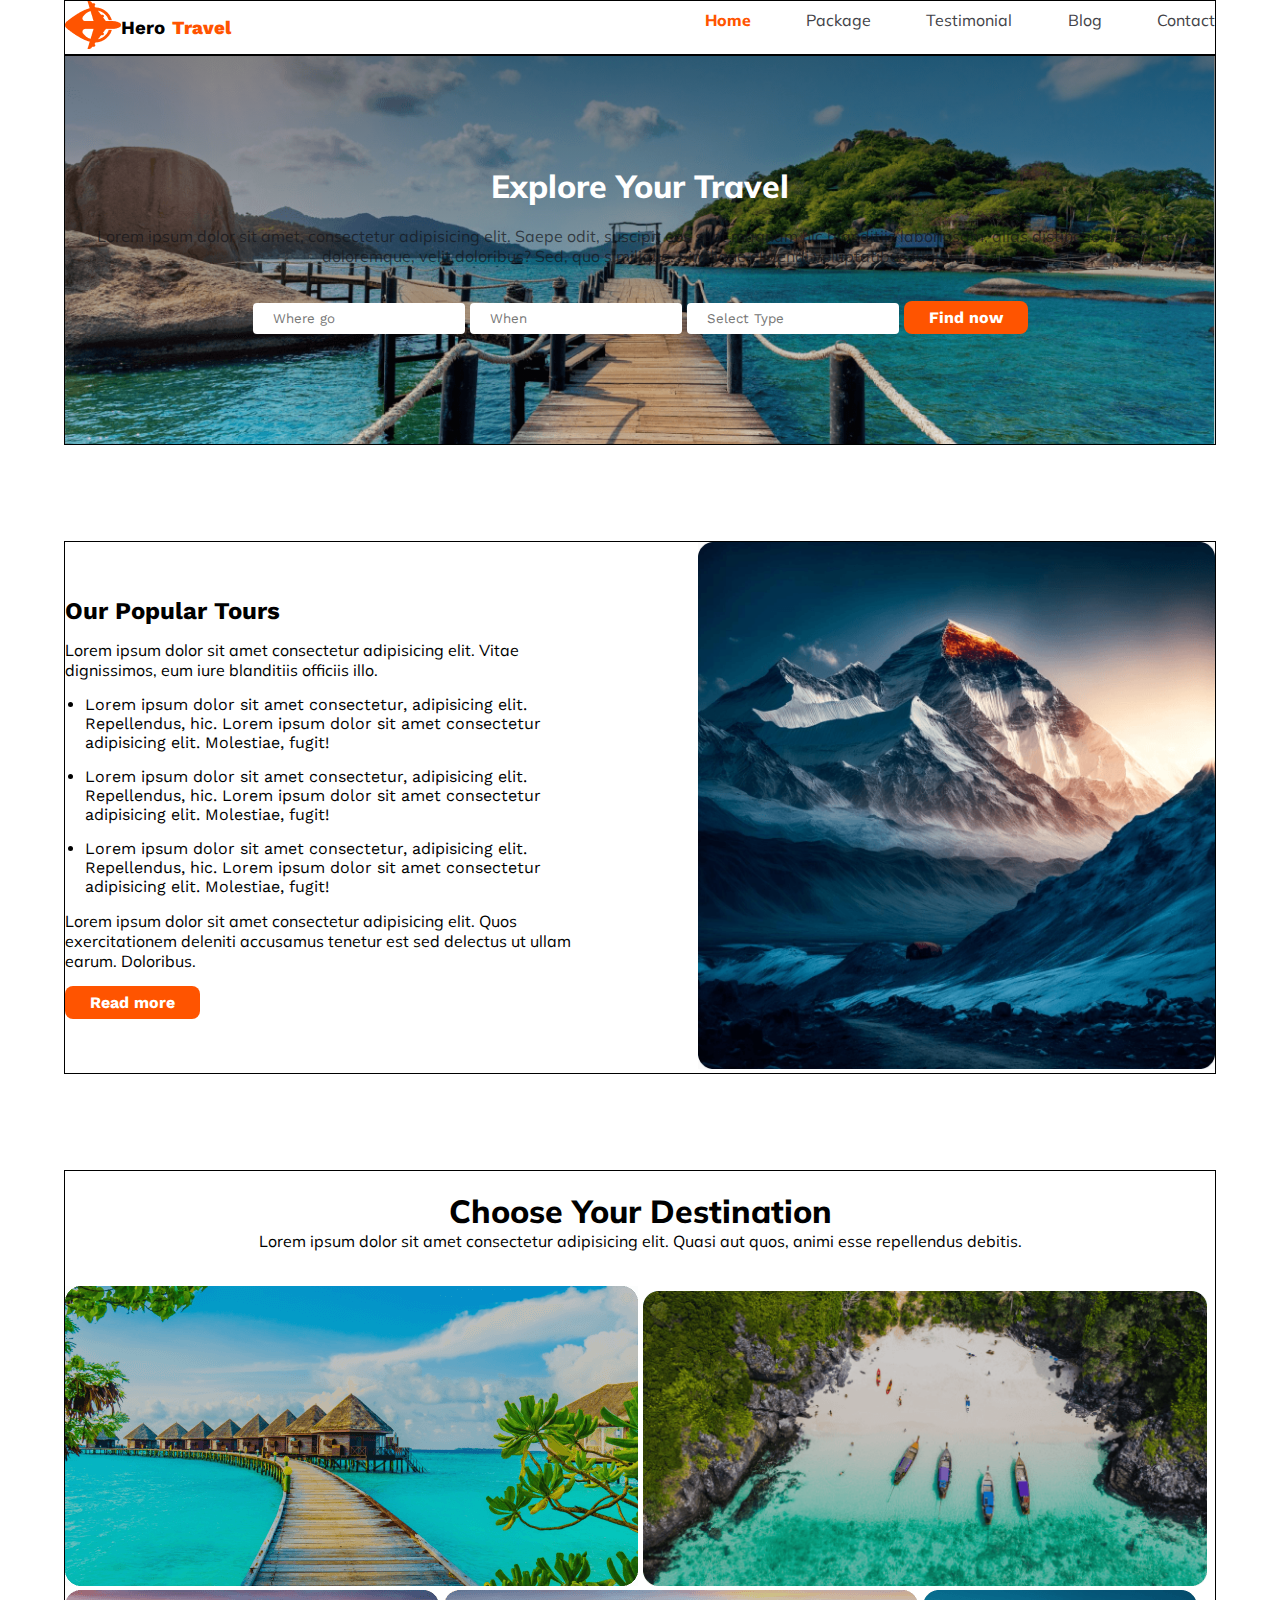
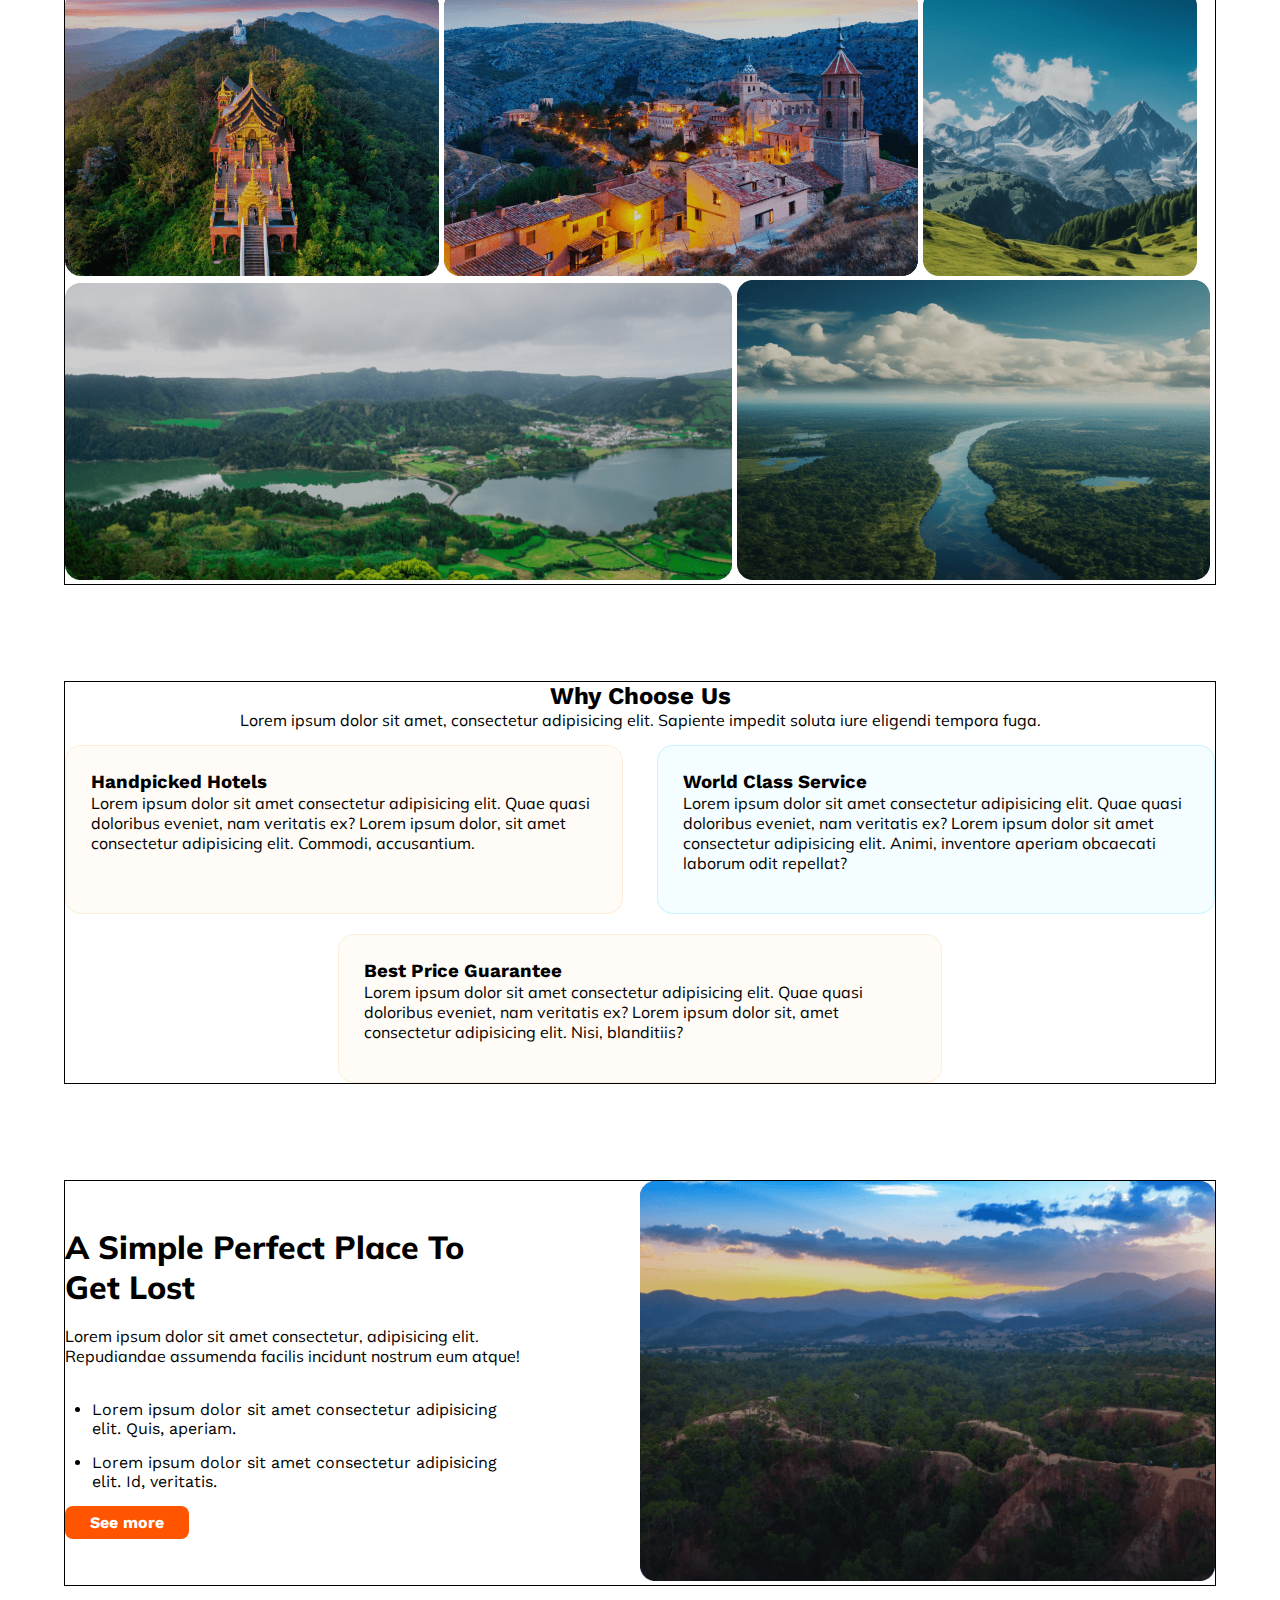
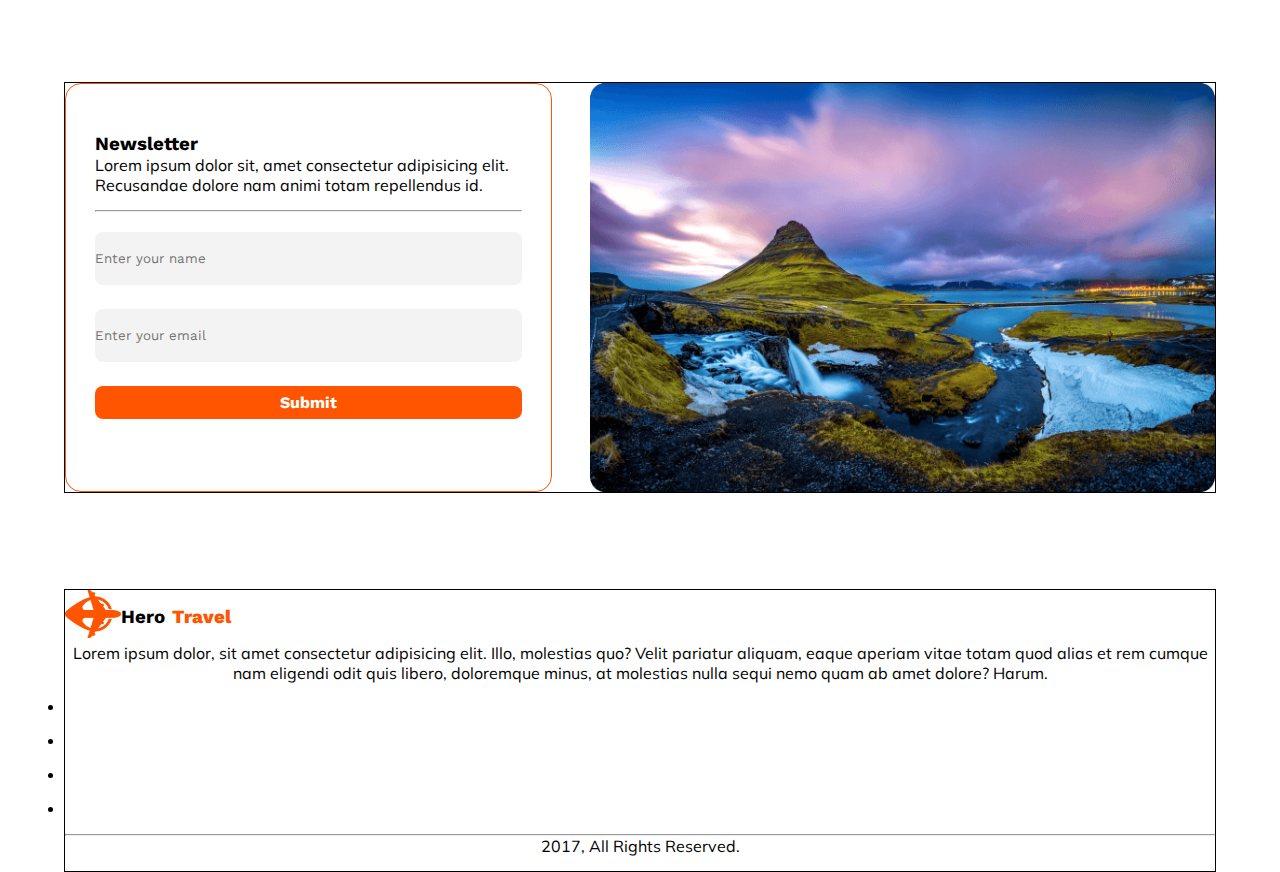
==== B9A2-Hero-Travel-main/index.html @ 930e4da6 "added header" ====
<!DOCTYPE html>
<html lang="en">
<head>
    <meta charset="UTF-8">
    <meta name="viewport" content="width=device-width, initial-scale=1.0">
    <title>B9A2-Hero-Travel-main</title>
    <link rel="stylesheet" href="../B9A2-Hero-Travel-main/style.css">
    <link rel="stylesheet" href="https://cdnjs.cloudflare.com/ajax/libs/font-awesome/6.5.1/css/all.min.css" integrity="sha512-DTOQO9RWCH3ppGqcWaEA1BIZOC6xxalwEsw9c2QQeAIftl+Vegovlnee1c9QX4TctnWMn13TZye+giMm8e2LwA==" crossorigin="anonymous" referrerpolicy="no-referrer" />
</head>
<body>
    <!-- header section -->
    <header>
        <div class="container">
            <nav>
                <h3 class="nav-left"><span> <img src="./Images/Group 40071 (2).png" alt=""></span> Hero <span style="font-weight: 800; color: #FF5400; margin-left: 7px;">Travel</span></h3>

                <ul>
                    <li><a style="font-weight: 800; color: #FF5400; margin-left: 7px;" href="#">Home</a></li>
                    <li><a href="#">Package</a></li>
                    <li><a href="#">Testimonial</a></li>
                    <li><a href="#">Blog</a></li>
                    <li><a href="#">Contact</a></li>
                </ul>

            </nav>
        </div>

        <!-- banner section -->
        <div class="container">
            <div class="banner">
                <div class="banner-content">
                    <h1>Explore Your Travel</h1>
                    <p>Lorem ipsum dolor sit amet, consectetur adipisicing elit. Saepe odit, suscipit eos sunt magnam hic blanditiis laboriosam, alias distinctio asperiores doloremque, velit doloribus? Sed, quo similique. Similique eligendi voluptatibus fugiat.
                    </p>
                </div>
                <div class="banner-input" style="text-align: center;">
                    <form action="">
                     
                            <input type="text" placeholder="Where go">
                            <input type="datetime" placeholder="When" class="fa-solid fa-angle-down">
                            <input type="" placeholder="Select Type">
                            <input class="btn-primary" type="button" value="Find now">
                        
                    </form>
                </div>
            </div>
        </div>
    </header>



    <main>
        <!-- popular section  -->
        <section>
            <div class="container">
                <div class="popular-section">
                    <div class="popular-content">
                        <h2>Our Popular Tours</h2>
                        <p>Lorem ipsum dolor sit amet consectetur adipisicing elit. Vitae dignissimos, eum iure blanditiis officiis illo.</p>

                        <ul>
                            <li>Lorem ipsum dolor sit amet consectetur, adipisicing elit. Repellendus, hic. Lorem ipsum dolor sit amet consectetur adipisicing elit. Molestiae, fugit!</li>
                            
                            <li>Lorem ipsum dolor sit amet consectetur, adipisicing elit. Repellendus, hic. Lorem ipsum dolor sit amet consectetur adipisicing elit. Molestiae, fugit!</li>
                            
                            <li>Lorem ipsum dolor sit amet consectetur, adipisicing elit. Repellendus, hic. Lorem ipsum dolor sit amet consectetur adipisicing elit. Molestiae, fugit!</li>
                        </ul>
                        <p>Lorem ipsum dolor sit amet consectetur adipisicing elit. Quos exercitationem deleniti accusamus tenetur est sed delectus ut ullam earum. Doloribus.</p>

                        <button class="btn-primary">Read more</button>

                    </div>
                    <div class="popular-image">
                        <img src="./Images/Rectangle 4.png" alt="">
                    </div>
                </div>
            </div>
        </section>




        <!-- destination section -->
        <section>
            <div class="container">
                <div class="destination-section">
                    <div class="destin-content">
                        <h1>Choose Your Destination</h1>
                        <p>Lorem ipsum dolor sit amet consectetur adipisicing elit. Quasi aut quos, animi esse repellendus debitis.</p>
                    </div>
                    <div class="destin-image">
                        <img class="destin-image-a" src="./Images/Rectangle 5.png" alt="">
                        <img class="destin-image-b" src="./Images/Rectangle 5a.png" alt="">
                        <img class="destin-image-c" src="./Images/Rectangle 6.png" alt="">
                        <img class="destin-image-d" src="./Images/Rectangle 7.png" alt="">
                        <img class="destin-image-e" src="./Images/Rectangle 7a.png" alt="">
                        <img class="destin-image-f" src="./Images/Rectangle 10.png" alt="">
                        <img class="destin-image-g" src="./Images/Rectangle 11.png" alt="">
                      
                    </div>
                </div>
            </div>
        </section>




        <!-- choose section -->

        <section>
            <div class="container">

                <div class="choose-section">
                    <div class="choose-content">
                        <h2>Why Choose Us</h2>
                        <p>Lorem ipsum dolor sit amet, consectetur adipisicing elit. Sapiente impedit soluta iure eligendi tempora fuga.</p>
                    </div>

                    <div class="choose-card-section">
                        <div class="choose-card card-a">
                            
                            <i style="font-size: 2rem;" class="fa-solid fa-hotel"></i>
                            <h3>Handpicked Hotels</h3>
                            <p>Lorem ipsum dolor sit amet consectetur adipisicing elit. Quae quasi doloribus eveniet, nam veritatis ex? Lorem ipsum dolor, sit amet consectetur adipisicing elit. Commodi, accusantium.</p>
                        </div>
                        <div class="choose-card card-b">
                            <i style="font-size: 2rem;" class="fa-solid fa-hotel"></i>
                            <h3>World Class Service</h3>
                            <p>Lorem ipsum dolor sit amet consectetur adipisicing elit. Quae quasi doloribus eveniet, nam veritatis ex? Lorem ipsum dolor sit amet consectetur adipisicing elit. Animi, inventore aperiam obcaecati laborum odit repellat?</p>
                        </div>

                        <div class="sub-card">
                            <div class="choose-card card-c">
                                <i style="font-size: 2rem;" class="fa-solid fa-hotel"></i>
                                <h3>Best Price Guarantee</h3>
                                <p>Lorem ipsum dolor sit amet consectetur adipisicing elit. Quae quasi doloribus eveniet, nam veritatis ex? Lorem ipsum dolor sit, amet consectetur adipisicing elit. Nisi, blanditiis?</p>
                            </div>
                        </div>
                       

                    </div>

                    
                </div>
            </div>
        </section>




        <!-- perfect section -->

        <section>
            <div class="container">
                <div class="perfect-section">
                    <div class="perfect-content">
                        <h1>A Simple Perfect Place To Get Lost</h1><br>
                        <p>Lorem ipsum dolor sit amet consectetur, adipisicing elit. Repudiandae assumenda facilis incidunt nostrum eum atque!</p> <br>
                        <ul>
                            <li>Lorem ipsum dolor sit amet consectetur adipisicing elit. Quis, aperiam.</li>
                            <li>Lorem ipsum dolor sit amet consectetur adipisicing elit. Id, veritatis.</li>
                        </ul>
                        <button class="btn-primary">See more</button>

                    </div>
                    <div class="perfect-image">
                        <img src="./Images/Group 40089.png" alt="">
                    </div>
                </div>
            </div>
        </section>




        <!-- news letter section -->
        <section>
            <div class="container">
                <div class="news-letter-section">
                    <div class="news-input">
                        <h3>Newsletter</h3>
                        <p>Lorem ipsum dolor sit, amet consectetur adipisicing elit. Recusandae dolore nam animi totam repellendus id.</p> <hr>

                        <form action="">
                            <input type="text" placeholder="Enter your name">
                            <input type="email" placeholder="Enter your email">
                            <input class="btn-primary" type="button" value="Submit">
                        </form>

                    </div>
                    <div class="news-image">
                        <img src="./Images/Rectangle 8 (1).png" alt="">
                    </div>
                </div>
            </div>
        </section>
    </main>




    <!-- header section -->
    <header>
        <div class="container">
            <div class="header-section">
                <h3 class="nav-left"><span> <img src="./Images/Group 40071 (2).png" alt=""></span> Hero <span style="font-weight: 800; color: #FF5400; margin-left: 7px;">Travel</span></h3>

                <p>Lorem ipsum dolor, sit amet consectetur adipisicing elit. Illo, molestias quo? Velit pariatur aliquam, eaque aperiam vitae totam quod alias et rem cumque nam eligendi odit quis libero, doloremque minus, at molestias nulla sequi nemo quam ab amet dolore? Harum.</p>

                <ul>
                    <li></li>
                    <li></li>
                    <li></li>
                    <li></li>
                </ul>
                <hr>


                <p>2017, All Rights Reserved.</p>
            </div>
        </div>
    </header>
</body>
</html>
---- B9A2-Hero-Travel-main/style.css ----
@import url('https://fonts.googleapis.com/css2?family=Inter:wght@100;200;300;400;500;600;700;800;900&family=Mulish:ital,wght@0,300;0,400;0,700;0,800;0,900;1,400;1,600;1,700;1,800;1,900&family=Open+Sans:ital,wght@0,300;0,400;0,500;0,600;0,700;0,800;1,300;1,400;1,500;1,600;1,700;1,800&family=Poppins:ital,wght@0,100;0,200;0,300;0,400;0,500;0,600;0,700;0,800;0,900;1,100;1,200;1,300;1,400;1,500;1,600;1,700;1,800;1,900&family=Work+Sans:ital,wght@0,100;0,200;0,300;0,400;0,500;0,600;0,700;0,800;0,900;1,100;1,200;1,300;1,400;1,500;1,600;1,700;1,800;1,900&display=swap');

*{
    margin: 0;
    padding: 0;
    font-family: 'Inter', sans-serif;
    font-family: 'Mulish', sans-serif;
    font-family: 'Open Sans', sans-serif;
    font-family: 'Poppins', sans-serif;
    font-family: 'Work Sans', sans-serif;
}
h1,h2.h3.h4,h5,h6{
    font-family: 'Mulish', sans-serif;
    font-weight: 800;
}
p{
    font-family: 'Mulish', sans-serif;
    font-weight: 400;
}
.btn-primary{
    border-radius: 8px;
    background: #FF5400;
    padding: 7px 25px;
    border: none;
    color: white;
    font-weight: 700;
    font-size: 1rem;
}

.container{
    max-width: 92%;
    max-width: 1150px;
    margin: 0 auto;
    border: 1px solid black;
}
body{
    
}

main{
    margin-top: 6rem;
}
main section{
    margin-bottom: 6rem;
}

/* header section */

nav{
    display: flex;
    justify-content: space-between;
}
.nav-left{
    display: flex;
    align-items: center;
}
nav ul{
    display: flex; 
    width: 45%;
    justify-content: space-between;
    align-items: center;
}
nav ul li{
    list-style: none;
}
nav ul li a{
    text-decoration: none;
    color: rgba(66, 66, 71, 1);
    font-weight: 400;
    font-family: 'Mulish', sans-serif;
}







/* banner section */

.banner{
    display: flex;
    flex-direction: column;
    justify-content: center;
    width: 100%;
    /* background-image: url(./Images/Group\ 13\ \(1\)\ \(1\).png); */
    background: linear-gradient(rgba(6, 6, 6, 0.5) 0%, rgba(0, 0, 0, 0.1) 100%), url("./Images/Group\ 13.png");
    background-repeat: no-repeat;
    background-position: center;
    background-size: cover;
    color: white;
}
.banner-content{
    text-align: center;
}
.banner-content h1{
    padding: 110px 0px 20px 0px;
}
form{
    padding: 20px 0px 110px 0px;
}
form input{
    padding: 8px 20px;
    border-radius: 4px;
    border: none;
}




/* popular section */

.popular-section{
    width: 100%;
    display: flex;
    justify-content: space-between;
    align-items: center;
}
.popular-section .popular-content{
    width: 45%;
}
.popular-section .popular-image{
    width: 45%;
}
.popular-section .popular-image img{
    width: 100%;
}
.popular-content> h2, p, li{
    margin-bottom: 15px;
}
.banner-content> p{
    color: rgba(19, 19, 24, 0.70);
}
.popular-content> ul{
    margin-left: 20px;
}









/* destination section */
.destin-content{
    text-align: center;
    padding: 20px;
}


.destin-image-a{
    grid-area: destin-image-a;
}
.destin-image-b{
    grid-area: destin-image-b;
    width: 49%;
}
.destin-image-c{
    grid-area: destin-image-c;
}
.destin-image-d{
    grid-area: destin-image-d;
}
.destin-image-e{
    grid-area: destin-image-e;
}
.destin-image-f{
    grid-area: destin-image-f;
    width: 58%;
}
.destin-image-g{
    grid-area: destin-image-g;
}
/* .destin-image{
    display: flex;
    flex-direction: column;
} */
/* .destin-image{
    display: grid;
    grid-template-areas: 
        "destin-image-a destin-image-b"
        "destin-image-c destin-image-d destin-image-e"
        "destin-image-f destin-image-g"
    ;
} */






/* choose section */
.choose-content{
    text-align: center;
}
.choose-card-section{
    display: flex;
    flex-wrap: wrap;
    column-gap: 2%;
    row-gap: 20px;
    justify-content: space-between;
}
.card-a{
    width: 44%;
}
.card-b{
    width: 44%;
}
.card-c{
    width: 48%;
}
.choose-card{
    border-radius: 16px;
    border: 1px solid rgba(251, 181, 99, 0.20);
    background: rgba(251, 181, 99, 0.05);
    padding: 25px;
}
.card-b{
    border-radius: 16px;
    border: 1px solid rgba(41, 206, 246, 0.20);
    background: rgba(41, 206, 246, 0.05);
}
.sub-card{
    display: flex;
    justify-content: center;
    width: 100%;
}







/* perfect section */
.perfect-section{
    display: flex;
    align-items: center;
    justify-content: space-between;
}

.perfect-content{
    width: 40%;
}
.perfect-content ul{
    margin-left: 1.7rem;
}
.perfect-image{
    width: 50%;
}
.perfect-image img{
    width: 100%;
}




/* news letter section */
.news-letter-section{
    display: flex;
    gap: 2.4rem;
}
.news-input{
    border-radius: 16px;
    border: 1px solid #FF5400;
    width: 40%;
    padding: 1.8rem ;
    font-size: 1rem;
}
.news-input h3{
    margin-top: 1.3rem;
}
.news-input form{
    padding: 1.2rem 0rem;
}
.news-input input{
    width: 100%;
    border-radius: 8px;
    background: rgba(19, 19, 24, 0.05);
    display: block;
    margin-bottom: 1.5rem;
    padding: 1.2rem 0rem;
}
.news-input .btn-primary{
    border-radius: 8px;
    background: #FF5400;
    padding: 7px 25px;
    border: none;
    color: white;
    font-weight: 700;
    font-size: 1rem;
}
.news-image img{
    height: 100%;
    width: 100%;
}





/* footer section */
.header-section{
    text-align: center;
}
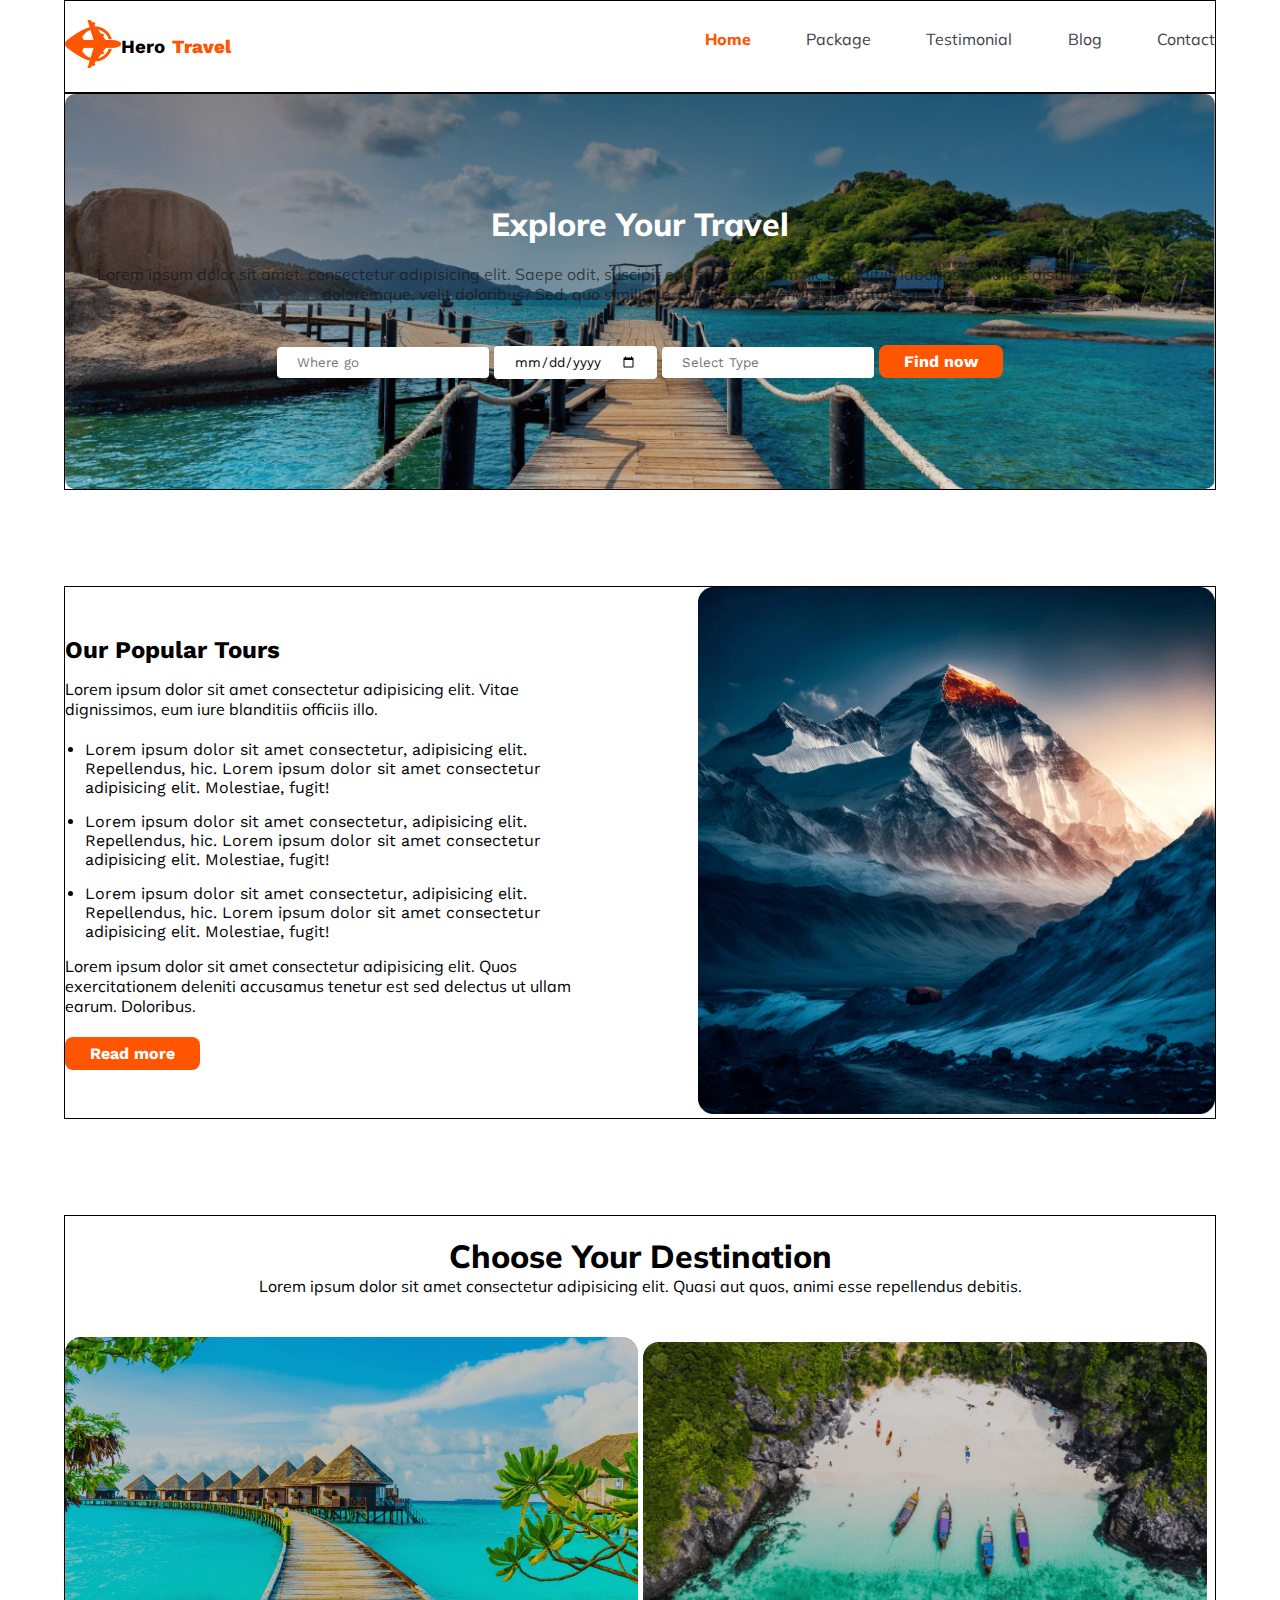
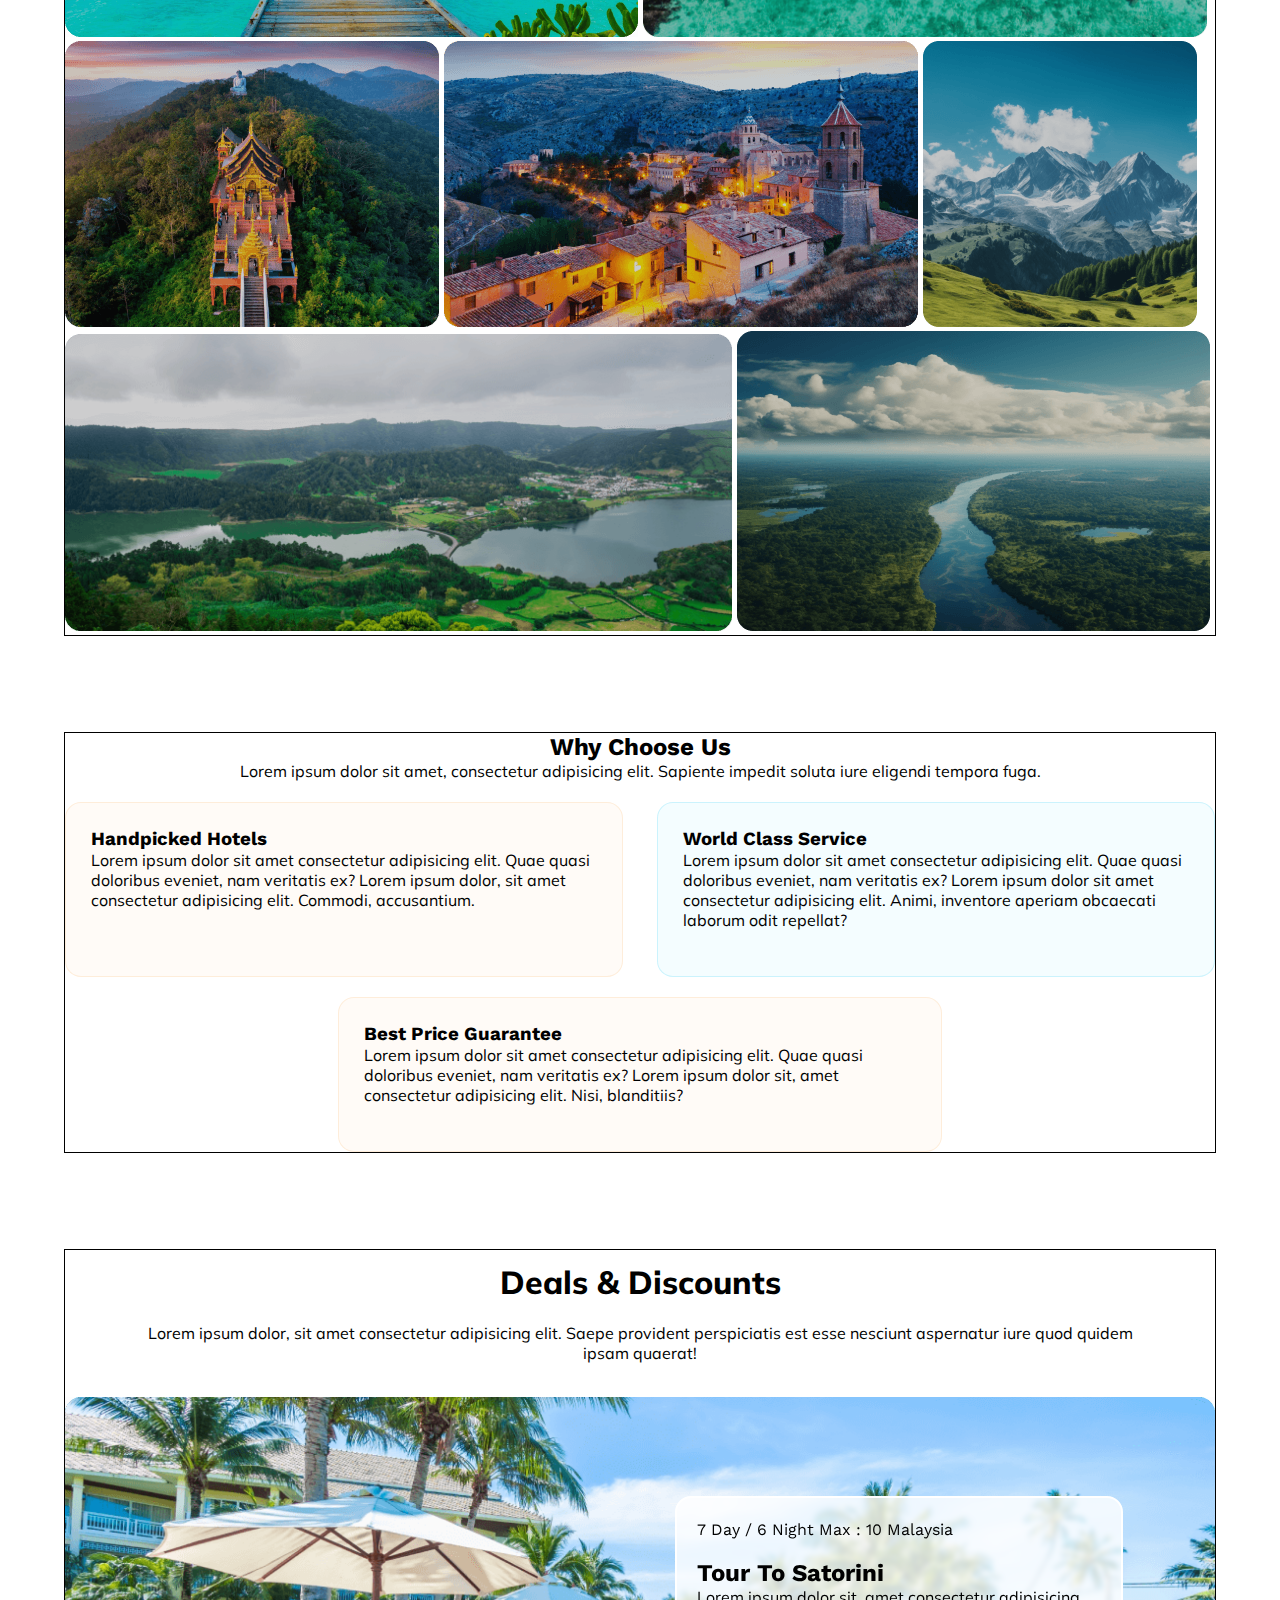
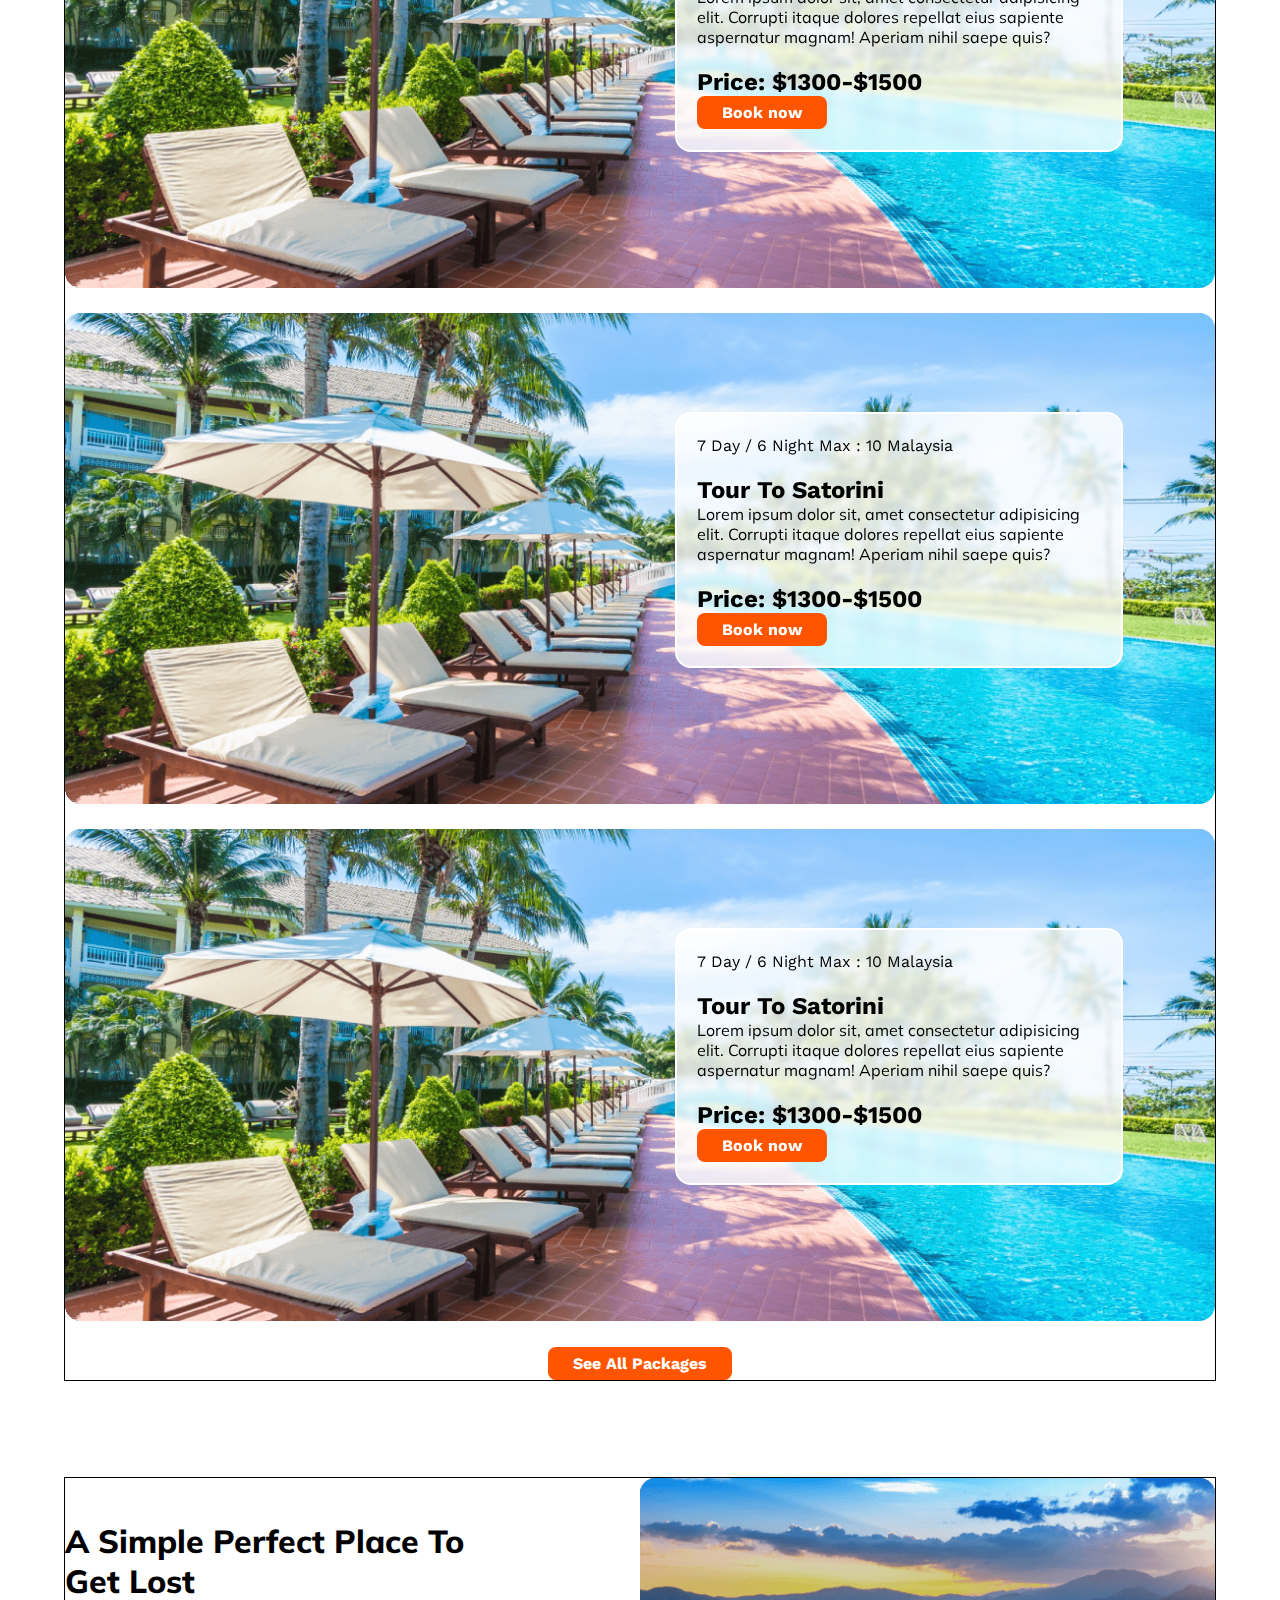
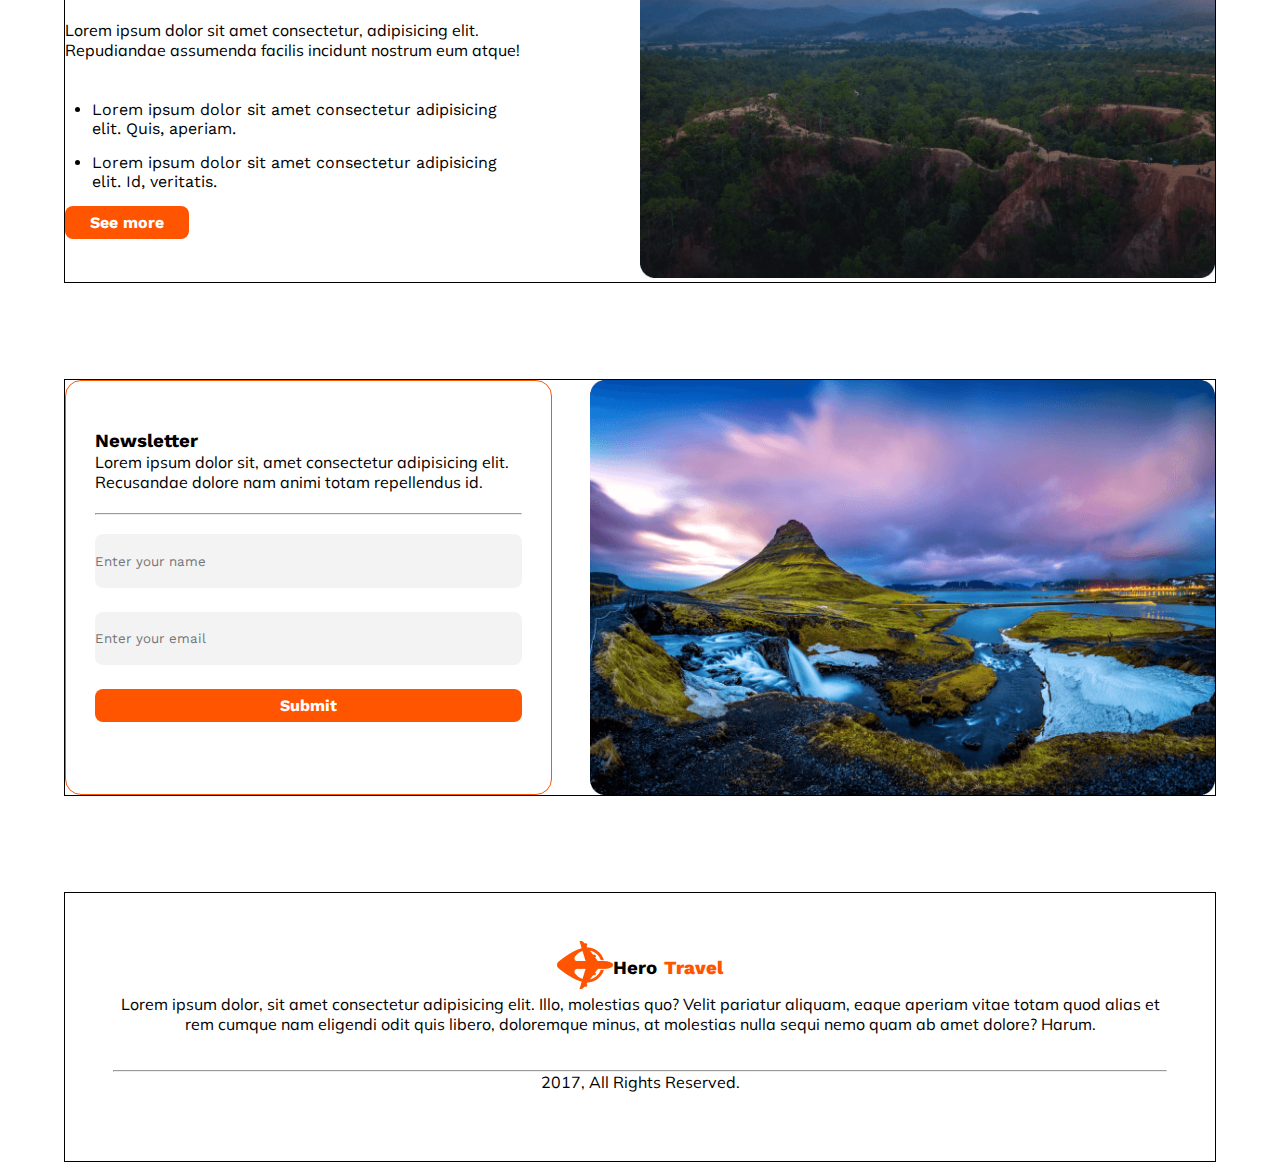
==== commit 37c2c21d: "added main contents" ====
--- a/B9A2-Hero-Travel-main/index.html
+++ b/B9A2-Hero-Travel-main/index.html
@@ -37,8 +37,8 @@
                     <form action="">
                      
                             <input type="text" placeholder="Where go">
-                            <input type="datetime" placeholder="When" class="fa-solid fa-angle-down">
-                            <input type="" placeholder="Select Type">
+                            <input type="date" placeholder="when" class="fa-solid fa-angle-down">
+                            <input type="text" placeholder="Select Type">
                             <input class="btn-primary" type="button" value="Find now">
                         
                     </form>
@@ -81,7 +81,7 @@
 
 
         <!-- destination section -->
-        <section>
+        <!-- <section>
             <div class="container">
                 <div class="destination-section">
                     <div class="destin-content">
@@ -101,8 +101,37 @@
                 </div>
             </div>
         </section>
-
-
+ -->
+        <section>
+            <div class="container">
+                <div class="destination-section">
+                    <div class="destin-content">
+                        <h1>Choose Your Destination</h1>
+                        <p>Lorem ipsum dolor sit amet consectetur adipisicing elit. Quasi aut quos, animi esse repellendus debitis.</p>
+                    </div>
+
+                    <div class="destin-image">
+                        <div class="column-a">
+                            <img class="destin-image-a" src="./Images/Rectangle 5.png" alt="">
+                            <img class="destin-image-b" src="./Images/Rectangle 5a.png" alt="">
+                        </div>
+
+                        <div class="column-b">
+                            <img class="destin-image-c" src="./Images/Rectangle 6.png" alt="">
+                            <img class="destin-image-d" src="./Images/Rectangle 7.png" alt="">
+                            <img class="destin-image-e" src="./Images/Rectangle 7a.png" alt="">
+                        </div>
+
+                        <div class="column-c">
+                            <img class="destin-image-f" src="./Images/Rectangle 10.png" alt="">
+                            <img class="destin-image-g" src="./Images/Rectangle 11.png" alt="">
+                        </div>
+
+                    </div>
+                </div>
+
+            </div>
+        </section>
 
 
         <!-- choose section -->
@@ -142,6 +171,72 @@
 
                     
                 </div>
+            </div>
+        </section>
+
+
+
+
+
+        <!-- discount section -->
+        <section>
+            <div class="container">
+                <div class="discount-title" style="text-align: center;">
+                    <h1>Deals & Discounts</h1>
+                    <p>Lorem ipsum dolor, sit amet consectetur adipisicing elit. Saepe provident perspiciatis est esse nesciunt aspernatur iure quod quidem ipsam quaerat!</p>
+                </div>
+                
+
+                <div class="discount-section">
+
+                    <div class="discount-image">
+                        <img src="./Images/Group 39.png" alt="">
+                        <div class="discount-card">
+                            <div class="dis-des">
+                                <p> <span> <i class="fa-solid fa-clock"></i>  7 Day / 6 Night    </span> <span> <i class="fa-solid fa-person-half-dress"></i>  Max : 10    </span> <span><i class="fa-solid fa-location-dot"></i>   Malaysia</span></p>
+                                <h2>Tour To Satorini</h2>
+                                <p>Lorem ipsum dolor sit, amet consectetur adipisicing elit. Corrupti itaque dolores repellat eius sapiente aspernatur magnam! Aperiam nihil saepe quis?</p>
+    
+                                <h2>Price: $1300-$1500</h2>
+    
+                                <button class="btn-primary">Book now</button>
+                            </div>
+                        </div>
+                    </div>
+                    <div class="discount-image">
+                        <img src="./Images/Group 39.png" alt="">
+                        <div class="discount-card">
+                            <div class="dis-des">
+                                <p> <span> <i class="fa-solid fa-clock"></i>  7 Day / 6 Night    </span> <span> <i class="fa-solid fa-person-half-dress"></i>  Max : 10    </span> <span><i class="fa-solid fa-location-dot"></i>   Malaysia</span></p>
+                                <h2>Tour To Satorini</h2>
+                                <p>Lorem ipsum dolor sit, amet consectetur adipisicing elit. Corrupti itaque dolores repellat eius sapiente aspernatur magnam! Aperiam nihil saepe quis?</p>
+    
+                                <h2>Price: $1300-$1500</h2>
+    
+                                <button class="btn-primary">Book now</button>
+                            </div>
+                        </div>
+                    </div>
+                    <div class="discount-image">
+                        <img src="./Images/Group 39.png" alt="">
+                        <div class="discount-card">
+                            <div class="dis-des">
+                                <p> <span> <i class="fa-solid fa-clock"></i>  7 Day / 6 Night    </span> <span> <i class="fa-solid fa-person-half-dress"></i>  Max : 10    </span> <span><i class="fa-solid fa-location-dot"></i>   Malaysia</span></p>
+                                <h2>Tour To Satorini</h2>
+                                <p>Lorem ipsum dolor sit, amet consectetur adipisicing elit. Corrupti itaque dolores repellat eius sapiente aspernatur magnam! Aperiam nihil saepe quis?</p>
+    
+                                <h2>Price: $1300-$1500</h2>
+    
+                                <button class="btn-primary">Book now</button>
+                            </div>
+                        </div>
+                    </div>
+                    <div style="text-align: center; margin-top: 1.4rem;"> 
+                        <button class="btn-primary">See All Packages</button>
+                    </div>
+                    
+                </div>
+                    
             </div>
         </section>
 
@@ -199,19 +294,19 @@
 
 
 
-    <!-- header section -->
-    <header>
+    <!-- footer section -->
+    <footer>
         <div class="container">
-            <div class="header-section">
+            <div class="footer-section">
                 <h3 class="nav-left"><span> <img src="./Images/Group 40071 (2).png" alt=""></span> Hero <span style="font-weight: 800; color: #FF5400; margin-left: 7px;">Travel</span></h3>
 
                 <p>Lorem ipsum dolor, sit amet consectetur adipisicing elit. Illo, molestias quo? Velit pariatur aliquam, eaque aperiam vitae totam quod alias et rem cumque nam eligendi odit quis libero, doloremque minus, at molestias nulla sequi nemo quam ab amet dolore? Harum.</p>
 
                 <ul>
-                    <li></li>
-                    <li></li>
-                    <li></li>
-                    <li></li>
+                    <li><i class="fa-brands fa-twitter"></i></li>
+                    <li><i class="fa-brands fa-facebook"></i></li>
+                    <li><i class="fa-brands fa-square-instagram"></i></li>
+                    <li><i class="fa-brands fa-github"></i></li>
                 </ul>
                 <hr>
 
@@ -219,6 +314,6 @@
                 <p>2017, All Rights Reserved.</p>
             </div>
         </div>
-    </header>
+    </footer>
 </body>
 </html>--- a/B9A2-Hero-Travel-main/style.css
+++ b/B9A2-Hero-Travel-main/style.css
@@ -49,6 +49,7 @@
 nav{
     display: flex;
     justify-content: space-between;
+    padding: 1.2rem 0rem;
 }
 .nav-left{
     display: flex;
@@ -69,6 +70,39 @@
     font-weight: 400;
     font-family: 'Mulish', sans-serif;
 }
+
+/* responsive for large device */
+@media screen and (min-width:992px) {
+    
+}
+
+@media screen and (max-width: 600px) {
+    nav{
+        flex-direction: column;
+        width: 100%;
+        justify-content: center;
+    }
+    nav ul{
+        flex-direction: column;
+        width: 100%;
+        justify-content: center;
+    }
+}
+
+
+
+/* responsive for small device */
+/* responsive for tablet device */
+
+
+
+
+
+
+
+/* responsive for large device */
+/* responsive for small device */
+/* responsive for tablet device */
 
 
 
@@ -89,12 +123,16 @@
     background-position: center;
     background-size: cover;
     color: white;
+    border-radius: 10px;
 }
 .banner-content{
     text-align: center;
 }
 .banner-content h1{
     padding: 110px 0px 20px 0px;
+}
+.banner-content > p{
+    color: white;
 }
 form{
     padding: 20px 0px 110px 0px;
@@ -104,6 +142,24 @@
     border-radius: 4px;
     border: none;
 }
+/* responsive for large device */
+/* responsive for small device */
+@media screen and (max-width:600px) {
+    form input{
+        width: 50%;
+    }
+    form{
+        display: flex;
+        flex-direction: column;
+        gap: 1rem;
+        align-items: center;
+        width: 100%;
+
+    }
+}
+
+
+/* responsive for tablet device */
 
 
 
@@ -135,6 +191,19 @@
     margin-left: 20px;
 }
 
+/* responsive for small device */
+@media screen and (max-width:600px) {
+    .popular-section{
+        flex-direction: column;
+    }
+    .popular-section .popular-content, .popular-image{
+        width: 100%;
+    }
+    .popular-image img{
+        width: 100%;
+    }
+    
+}
 
 
 
@@ -173,20 +242,27 @@
 .destin-image-g{
     grid-area: destin-image-g;
 }
-/* .destin-image{
-    display: flex;
-    flex-direction: column;
-} */
-/* .destin-image{
+
+.destin-image{
+    width: 100%;
     display: grid;
+    
     grid-template-areas: 
         "destin-image-a destin-image-b"
         "destin-image-c destin-image-d destin-image-e"
         "destin-image-f destin-image-g"
     ;
-} */
-
-
+}
+@media screen and (max-width:600px) {
+    .destin-image{
+        grid-template-columns: 1fr;
+    }
+    .discount-image img{
+        width: 100%;
+        max-width: 599px;
+    }
+
+}
 
 
 
@@ -232,6 +308,44 @@
 
 
 
+
+/* discount section */
+
+.discount-title{
+    text-align: center;
+    padding: .8rem 4rem;
+}
+.discount-title h1, p{
+    margin-bottom: 1.3rem;
+}
+.dis-card-a img{
+    width: 100%;
+}
+.discount-image{
+    position: relative;
+    margin-bottom: 1.3rem;
+}
+.discount-image img{
+    width: 100%;
+}
+.dis-des{
+    width: 35%;
+    padding: 1.3rem;
+    border-radius: 16px;
+    border: 2px solid #FFF;
+    /* background-color: #FF5400; */
+    background: rgba(255, 255, 255, 0.80);
+    backdrop-filter: blur(2.5px);
+   
+}
+
+.discount-card {
+    width: 100%;
+   
+    position: absolute;
+    top: 20%;
+    left: 53%;
+}
 
 
 /* perfect section */
@@ -301,7 +415,23 @@
 
 
 
+
+
 /* footer section */
-.header-section{
+.footer-section{
     text-align: center;
-}+    padding: 3rem;
+}
+.footer-section .nav-left{
+    display: flex;
+    justify-content: center;
+}
+.footer-section ul{
+    display: flex;
+    gap: 15px;
+    justify-content: center;
+}
+.footer-section ul li{
+    list-style: none;
+    font-size: 2rem;
+}
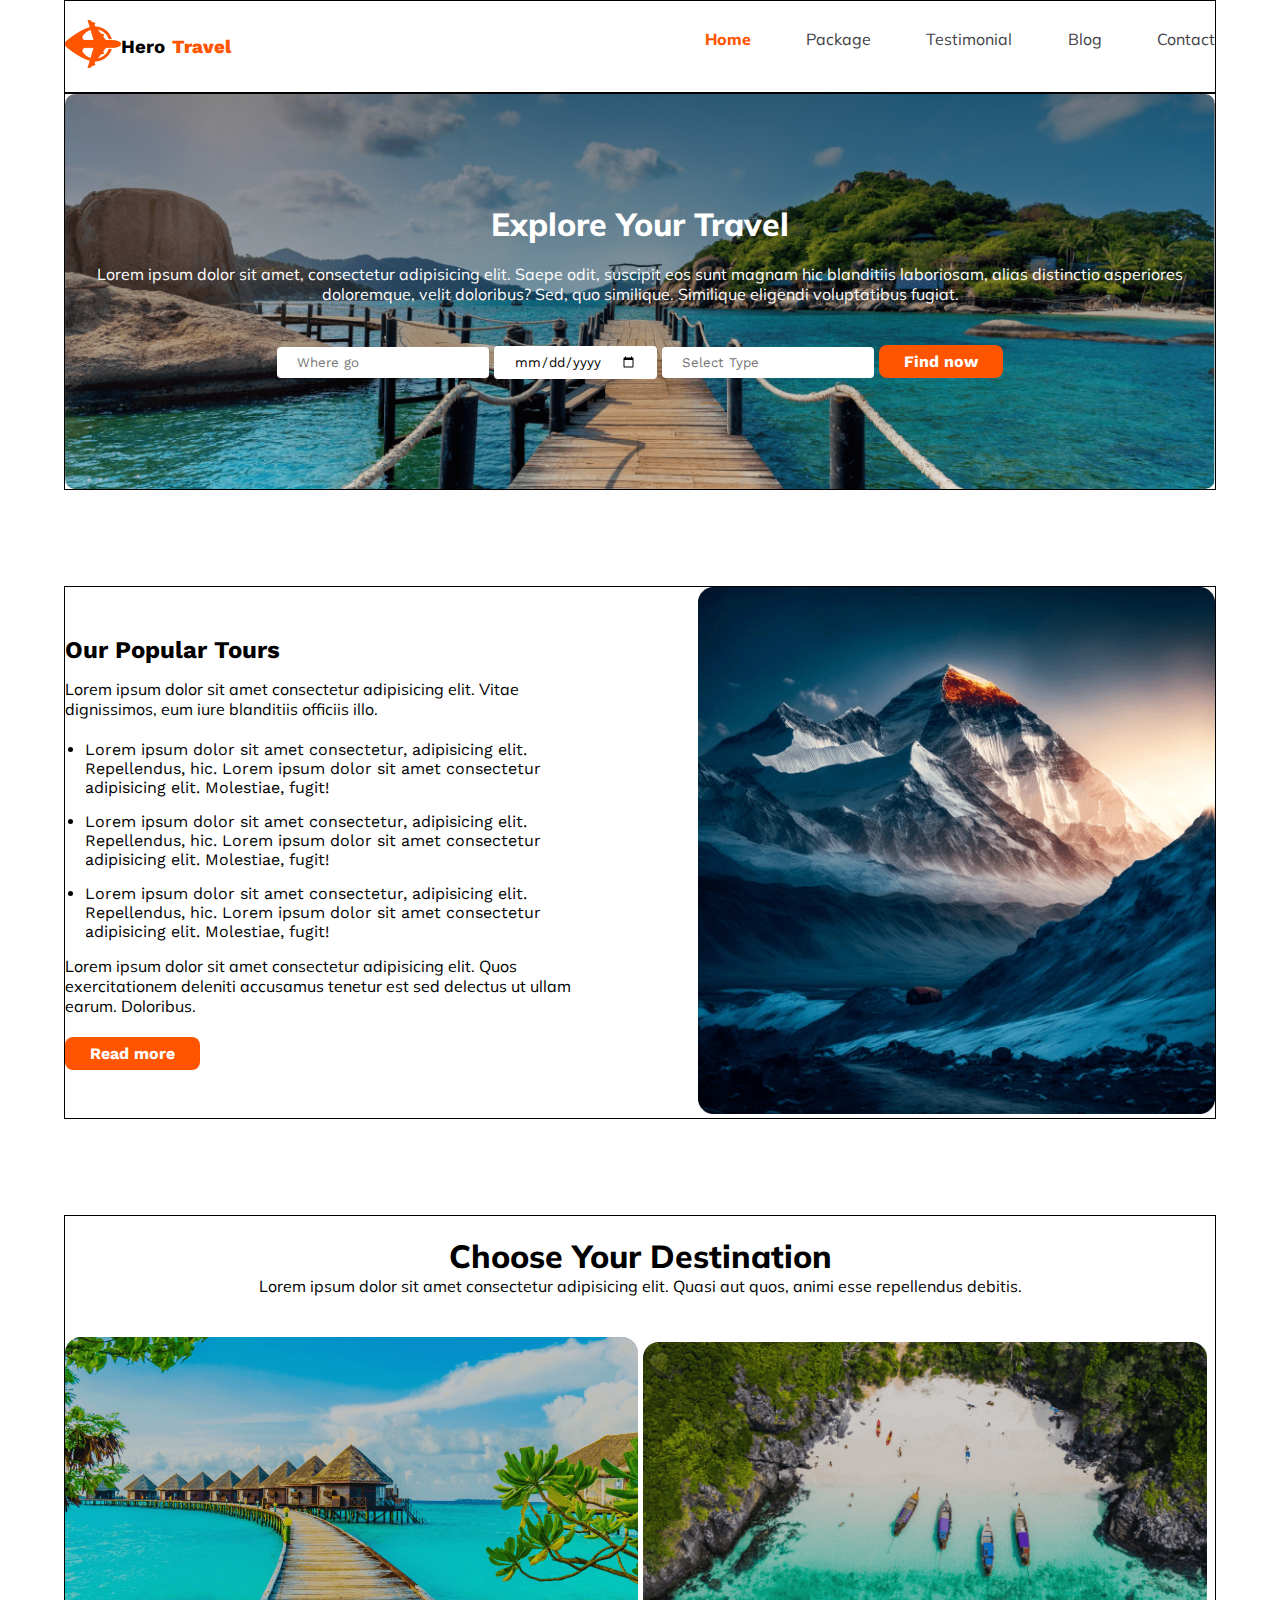
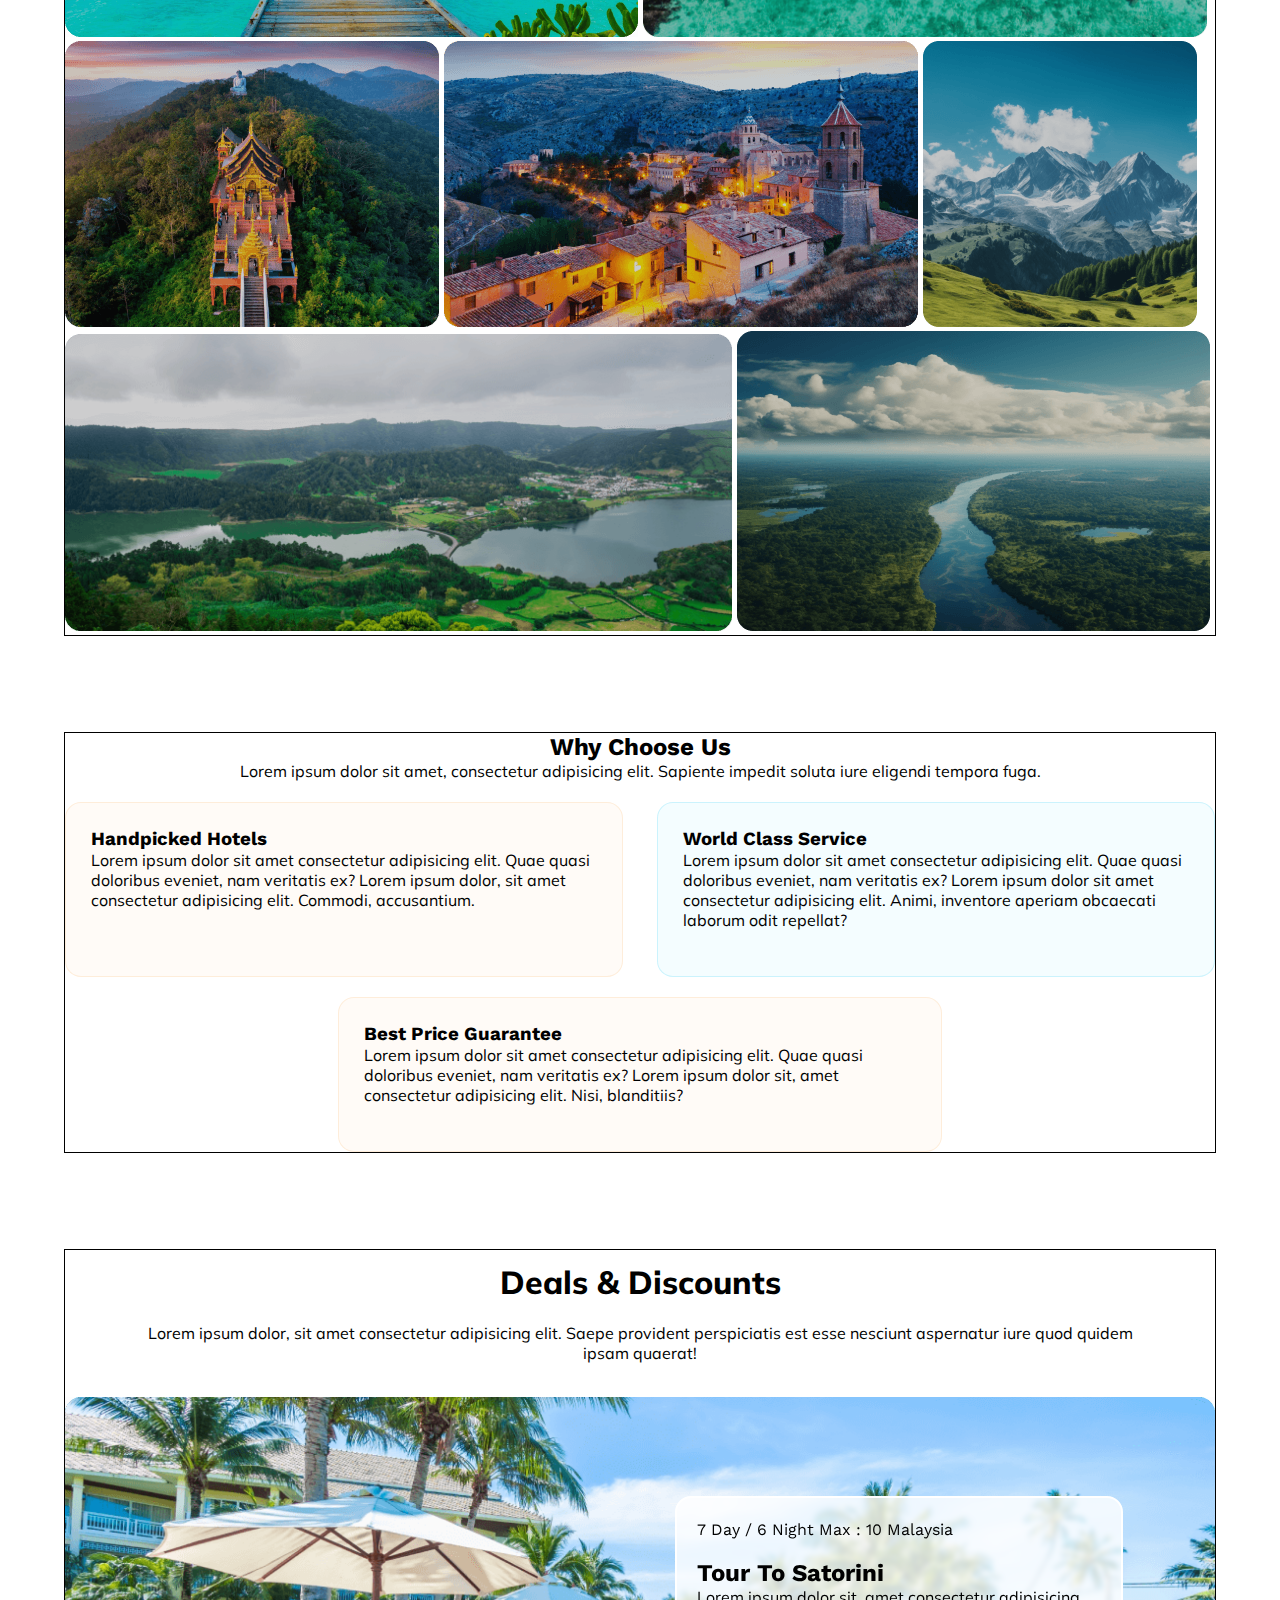
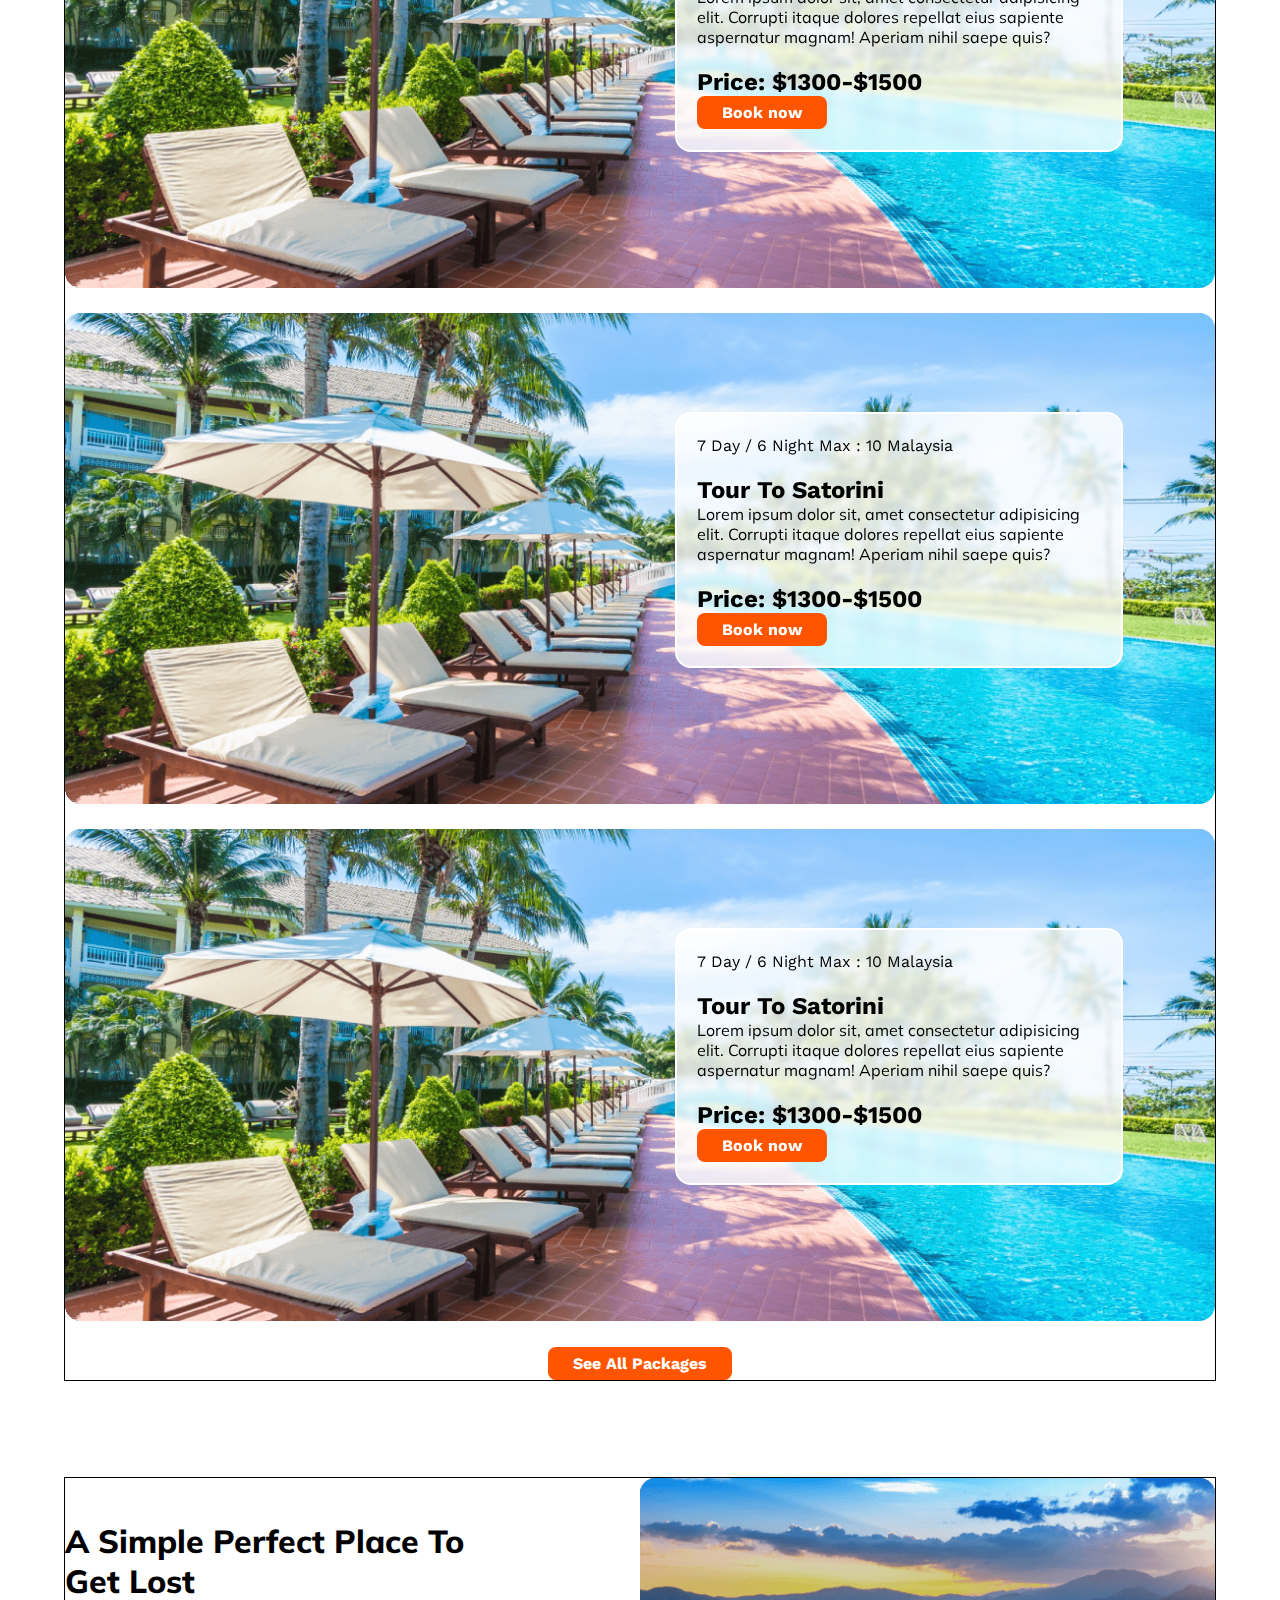
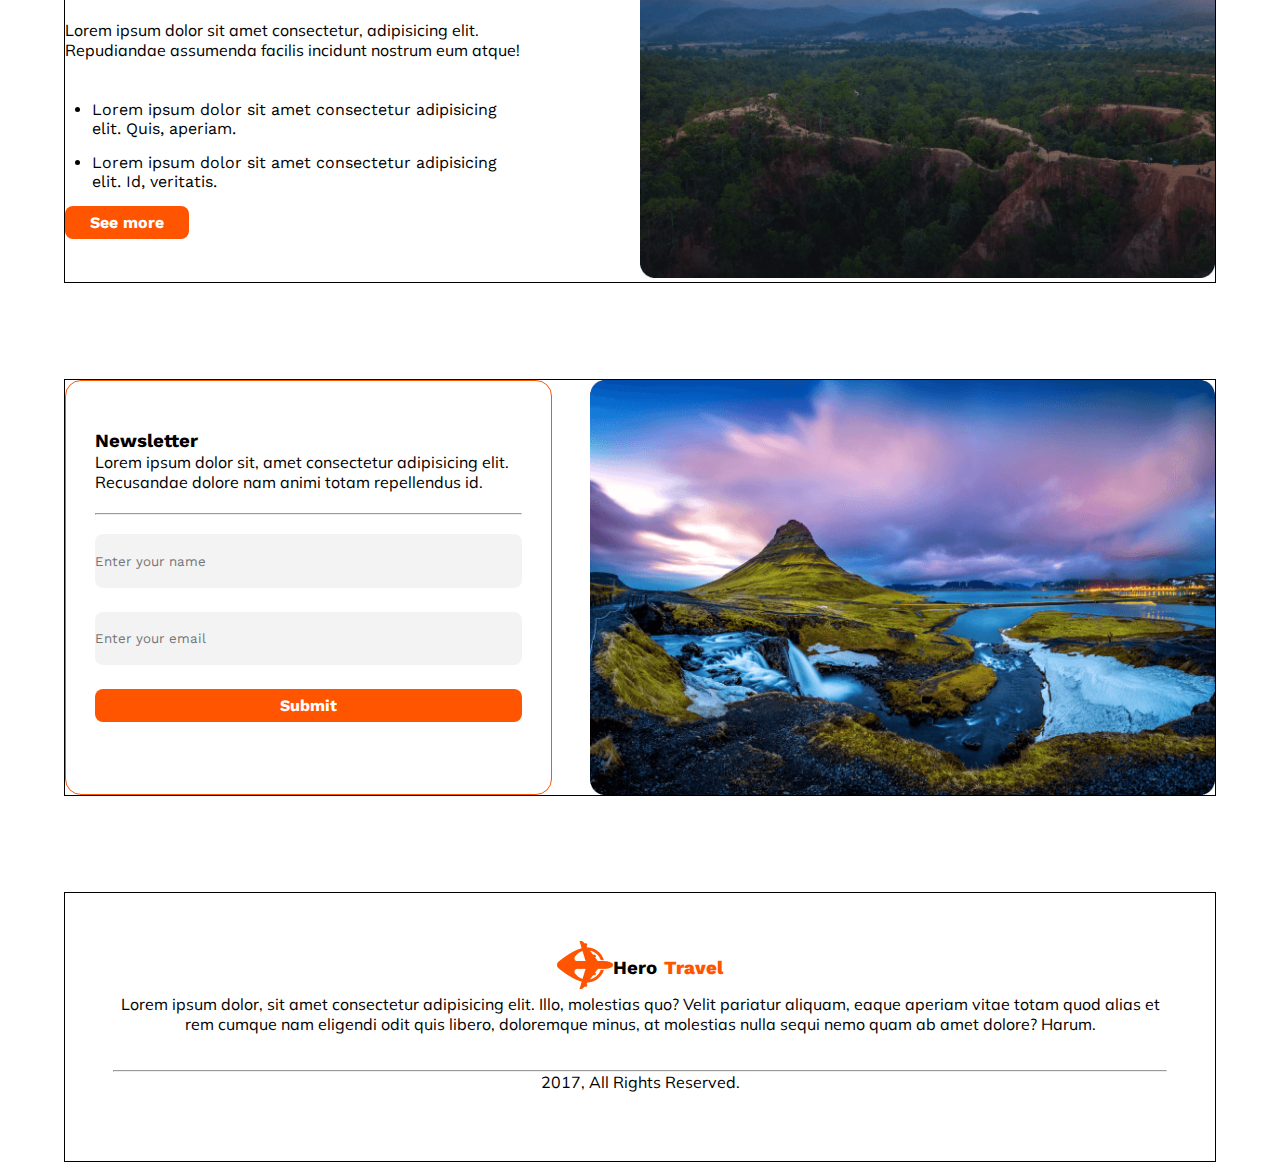
==== commit 96743b27: "added responsive" ====
--- a/B9A2-Hero-Travel-main/index.html
+++ b/B9A2-Hero-Travel-main/index.html
@@ -30,7 +30,8 @@
             <div class="banner">
                 <div class="banner-content">
                     <h1>Explore Your Travel</h1>
-                    <p>Lorem ipsum dolor sit amet, consectetur adipisicing elit. Saepe odit, suscipit eos sunt magnam hic blanditiis laboriosam, alias distinctio asperiores doloremque, velit doloribus? Sed, quo similique. Similique eligendi voluptatibus fugiat.
+                    <p style="color: white;">Lorem ipsum dolor sit amet, consectetur adipisicing elit. Saepe odit, suscipit eos sunt magnam hic blanditiis laboriosam, alias distinctio asperiores doloremque, velit doloribus? Sed, quo similique. Similique eligendi voluptatibus fugiat.
+                        
                     </p>
                 </div>
                 <div class="banner-input" style="text-align: center;">
--- a/B9A2-Hero-Travel-main/style.css
+++ b/B9A2-Hero-Travel-main/style.css
@@ -131,9 +131,7 @@
 .banner-content h1{
     padding: 110px 0px 20px 0px;
 }
-.banner-content > p{
-    color: white;
-}
+
 form{
     padding: 20px 0px 110px 0px;
 }
@@ -253,6 +251,7 @@
         "destin-image-f destin-image-g"
     ;
 }
+/* responsive for small device */
 @media screen and (max-width:600px) {
     .destin-image{
         grid-template-columns: 1fr;
@@ -303,8 +302,22 @@
     justify-content: center;
     width: 100%;
 }
-
-
+/* responsive for small device */
+@media screen and (max-width:600px) {
+    .choose-card-section{
+        flex-direction: column;
+        align-items: center;
+    }
+    .card-a{
+        width: 100%;
+    }
+    .card-b{
+        width: 100%;
+    }
+    .card-c{
+        width: 100%;
+    }
+}
 
 
 
@@ -347,6 +360,29 @@
     left: 53%;
 }
 
+/* responsive for small device */
+@media screen and (max-width:600px) {
+    .discount-image{
+        position: relative;
+    }
+   .discount-image img{
+    width: 100%;
+    min-height: 40rem;
+   }
+    .dis-des{
+        position: absolute;
+        top: -1rem;
+       
+    }
+
+}
+
+
+
+
+
+
+
 
 /* perfect section */
 .perfect-section{
@@ -367,8 +403,19 @@
 .perfect-image img{
     width: 100%;
 }
-
-
+/* responsive for small device */
+@media screen and (max-width:600px) {
+    .perfect-section{
+        flex-direction: column;
+        gap: 2rem;
+    }
+    .perfect-content{
+        width: 100%;
+    }
+    .perfect-image{
+        width: 100%;
+    }
+}
 
 
 /* news letter section */
@@ -411,8 +458,15 @@
     width: 100%;
 }
 
-
-
+/* responsive for small device */
+@media screen and (max-width:600px) {
+    .news-letter-section{
+        flex-direction: column;
+    }
+    .news-input{
+        width: 100%;
+    }
+}
 
 
 
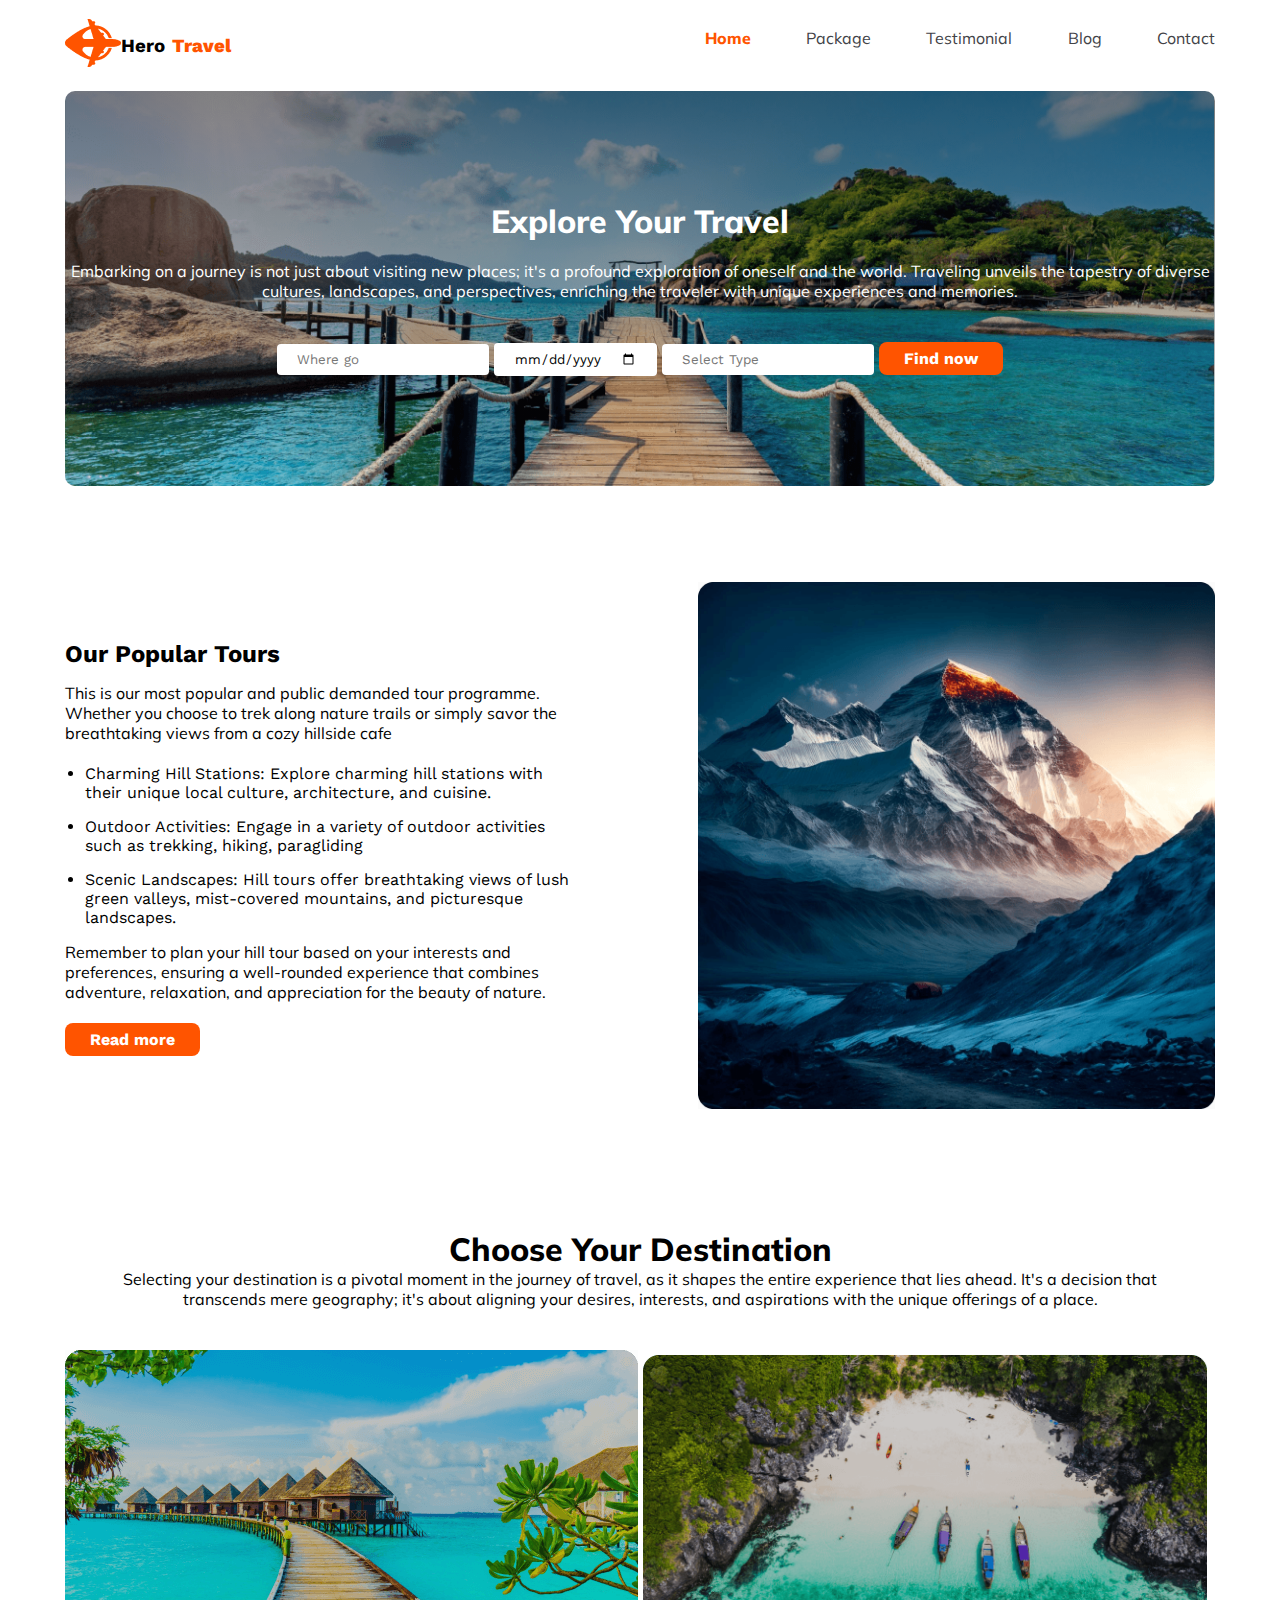
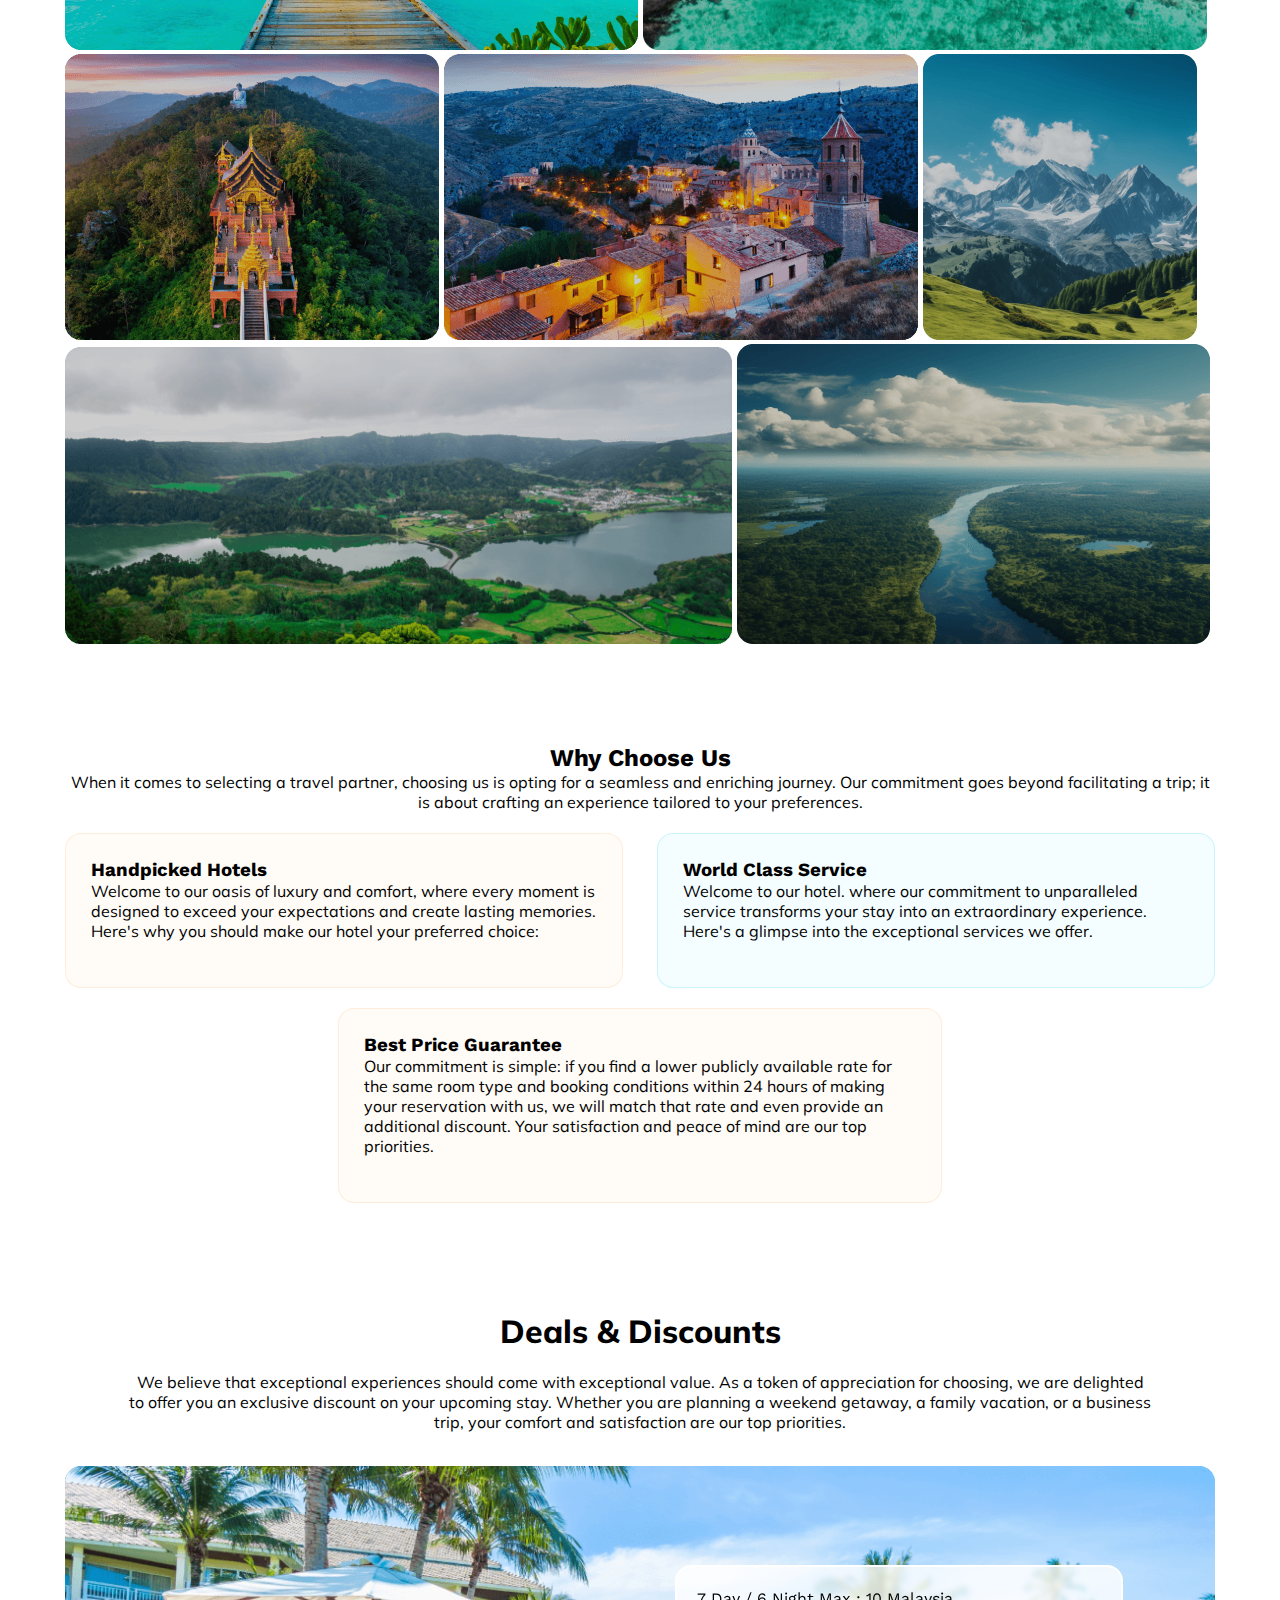
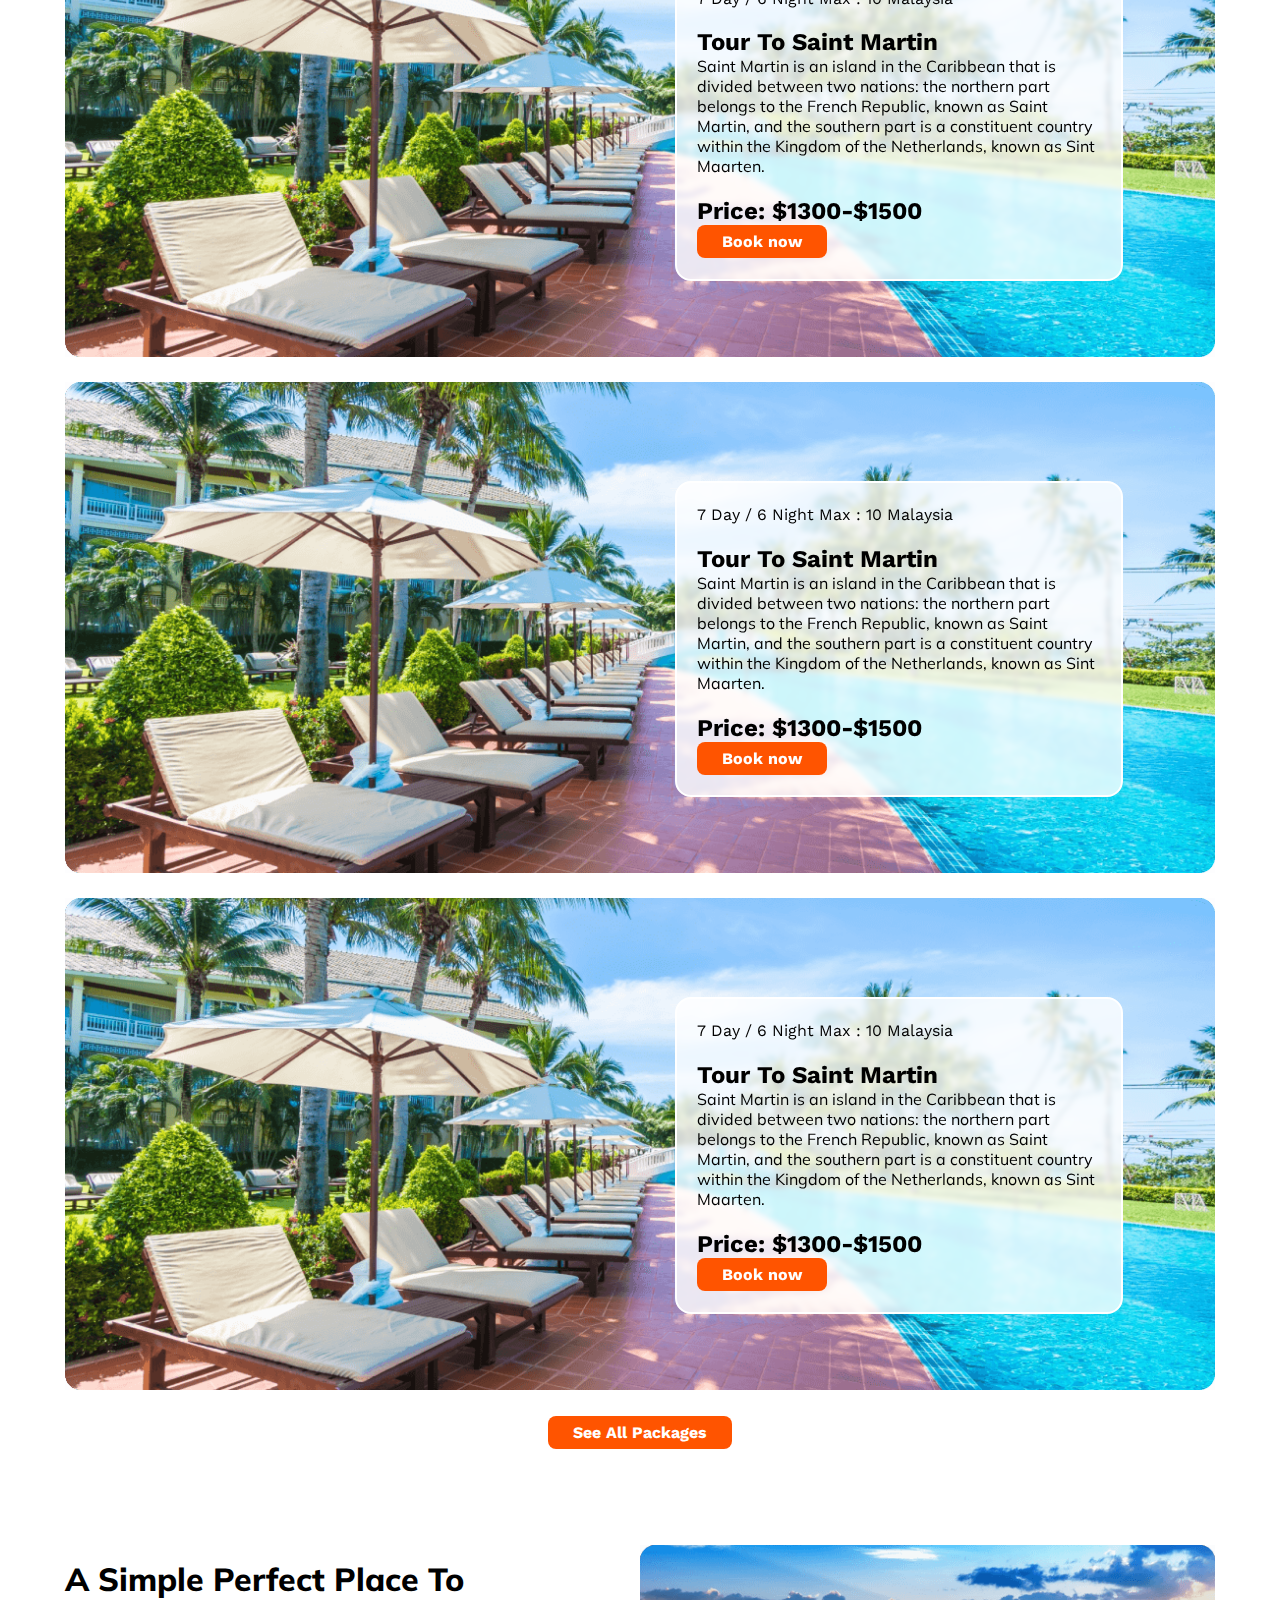
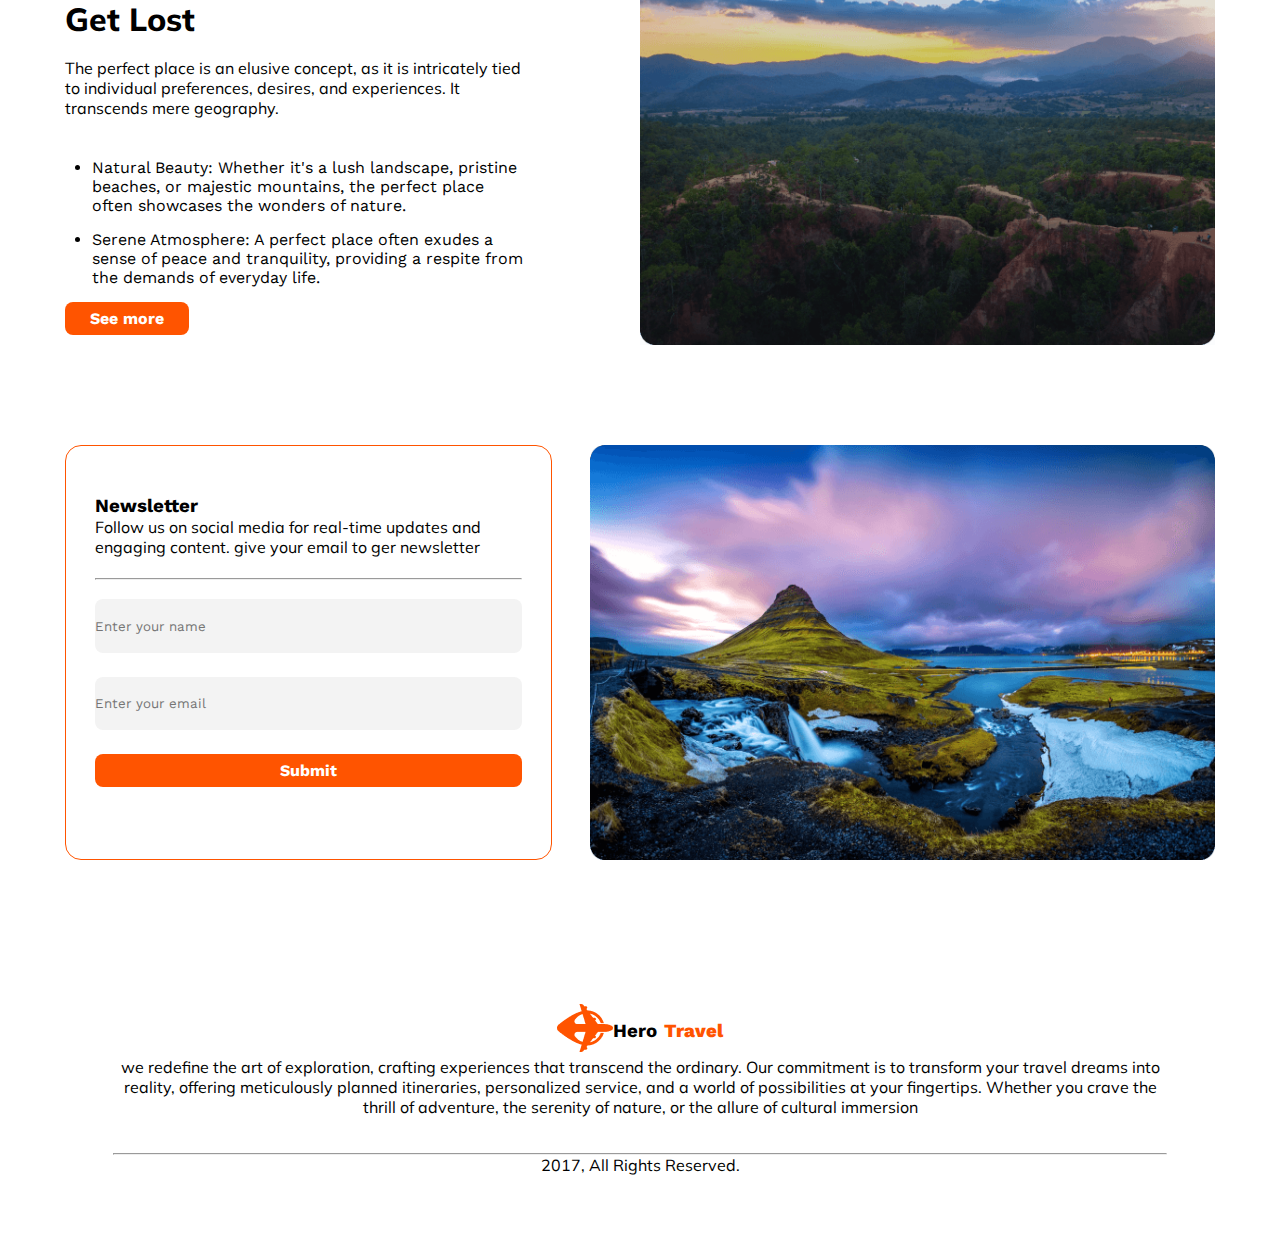
==== commit 805b4f10: "added paragraph" ====
--- a/B9A2-Hero-Travel-main/index.html
+++ b/B9A2-Hero-Travel-main/index.html
@@ -30,8 +30,8 @@
             <div class="banner">
                 <div class="banner-content">
                     <h1>Explore Your Travel</h1>
-                    <p style="color: white;">Lorem ipsum dolor sit amet, consectetur adipisicing elit. Saepe odit, suscipit eos sunt magnam hic blanditiis laboriosam, alias distinctio asperiores doloremque, velit doloribus? Sed, quo similique. Similique eligendi voluptatibus fugiat.
-                        
+                    <p style="color: white;">Embarking on a journey is not just about visiting new places; it's a profound exploration of oneself and the world. Traveling unveils the tapestry of diverse cultures, landscapes, and perspectives, enriching the traveler with unique experiences and memories.
+
                     </p>
                 </div>
                 <div class="banner-input" style="text-align: center;">
@@ -57,16 +57,16 @@
                 <div class="popular-section">
                     <div class="popular-content">
                         <h2>Our Popular Tours</h2>
-                        <p>Lorem ipsum dolor sit amet consectetur adipisicing elit. Vitae dignissimos, eum iure blanditiis officiis illo.</p>
+                        <p> This is our most popular and public demanded tour programme. Whether you choose to trek along nature trails or simply savor the breathtaking views from a cozy hillside cafe</p>
 
                         <ul>
-                            <li>Lorem ipsum dolor sit amet consectetur, adipisicing elit. Repellendus, hic. Lorem ipsum dolor sit amet consectetur adipisicing elit. Molestiae, fugit!</li>
+                            <li>Charming Hill Stations: Explore charming hill stations with their unique local culture, architecture, and cuisine. </li>
                             
-                            <li>Lorem ipsum dolor sit amet consectetur, adipisicing elit. Repellendus, hic. Lorem ipsum dolor sit amet consectetur adipisicing elit. Molestiae, fugit!</li>
+                            <li>Outdoor Activities: Engage in a variety of outdoor activities such as trekking, hiking, paragliding</li>
                             
-                            <li>Lorem ipsum dolor sit amet consectetur, adipisicing elit. Repellendus, hic. Lorem ipsum dolor sit amet consectetur adipisicing elit. Molestiae, fugit!</li>
+                            <li>Scenic Landscapes: Hill tours offer breathtaking views of lush green valleys, mist-covered mountains, and picturesque landscapes. </li>
                         </ul>
-                        <p>Lorem ipsum dolor sit amet consectetur adipisicing elit. Quos exercitationem deleniti accusamus tenetur est sed delectus ut ullam earum. Doloribus.</p>
+                        <p>Remember to plan your hill tour based on your interests and preferences, ensuring a well-rounded experience that combines adventure, relaxation, and appreciation for the beauty of nature.</p>
 
                         <button class="btn-primary">Read more</button>
 
@@ -108,7 +108,7 @@
                 <div class="destination-section">
                     <div class="destin-content">
                         <h1>Choose Your Destination</h1>
-                        <p>Lorem ipsum dolor sit amet consectetur adipisicing elit. Quasi aut quos, animi esse repellendus debitis.</p>
+                        <p>Selecting your destination is a pivotal moment in the journey of travel, as it shapes the entire experience that lies ahead. It's a decision that transcends mere geography; it's about aligning your desires, interests, and aspirations with the unique offerings of a place.</p>
                     </div>
 
                     <div class="destin-image">
@@ -143,7 +143,7 @@
                 <div class="choose-section">
                     <div class="choose-content">
                         <h2>Why Choose Us</h2>
-                        <p>Lorem ipsum dolor sit amet, consectetur adipisicing elit. Sapiente impedit soluta iure eligendi tempora fuga.</p>
+                        <p>When it comes to selecting a travel partner, choosing us is opting for a seamless and enriching journey. Our commitment goes beyond facilitating a trip; it is about crafting an experience tailored to your preferences. </p>
                     </div>
 
                     <div class="choose-card-section">
@@ -151,19 +151,22 @@
                             
                             <i style="font-size: 2rem;" class="fa-solid fa-hotel"></i>
                             <h3>Handpicked Hotels</h3>
-                            <p>Lorem ipsum dolor sit amet consectetur adipisicing elit. Quae quasi doloribus eveniet, nam veritatis ex? Lorem ipsum dolor, sit amet consectetur adipisicing elit. Commodi, accusantium.</p>
+                            <p>Welcome to our oasis of luxury and comfort, where every moment is designed to exceed your expectations and create lasting memories. Here's why you should make our hotel your preferred choice:</p>
                         </div>
                         <div class="choose-card card-b">
                             <i style="font-size: 2rem;" class="fa-solid fa-hotel"></i>
                             <h3>World Class Service</h3>
-                            <p>Lorem ipsum dolor sit amet consectetur adipisicing elit. Quae quasi doloribus eveniet, nam veritatis ex? Lorem ipsum dolor sit amet consectetur adipisicing elit. Animi, inventore aperiam obcaecati laborum odit repellat?</p>
+                            <p>Welcome to our hotel. where our commitment to unparalleled service transforms your stay into an extraordinary experience. Here's a glimpse into the exceptional services we offer.</p>
                         </div>
 
                         <div class="sub-card">
                             <div class="choose-card card-c">
                                 <i style="font-size: 2rem;" class="fa-solid fa-hotel"></i>
                                 <h3>Best Price Guarantee</h3>
-                                <p>Lorem ipsum dolor sit amet consectetur adipisicing elit. Quae quasi doloribus eveniet, nam veritatis ex? Lorem ipsum dolor sit, amet consectetur adipisicing elit. Nisi, blanditiis?</p>
+                                <p>
+                            
+                                    
+                                    Our commitment is simple: if you find a lower publicly available rate for the same room type and booking conditions within 24 hours of making your reservation with us, we will match that rate and even provide an additional discount. Your satisfaction and peace of mind are our top priorities.</p>
                             </div>
                         </div>
                        
@@ -184,7 +187,7 @@
             <div class="container">
                 <div class="discount-title" style="text-align: center;">
                     <h1>Deals & Discounts</h1>
-                    <p>Lorem ipsum dolor, sit amet consectetur adipisicing elit. Saepe provident perspiciatis est esse nesciunt aspernatur iure quod quidem ipsam quaerat!</p>
+                    <p>We believe that exceptional experiences should come with exceptional value. As a token of appreciation for choosing, we are delighted to offer you an exclusive discount on your upcoming stay. Whether you are planning a weekend getaway, a family vacation, or a business trip, your comfort and satisfaction are our top priorities.</p>
                 </div>
                 
 
@@ -195,8 +198,8 @@
                         <div class="discount-card">
                             <div class="dis-des">
                                 <p> <span> <i class="fa-solid fa-clock"></i>  7 Day / 6 Night    </span> <span> <i class="fa-solid fa-person-half-dress"></i>  Max : 10    </span> <span><i class="fa-solid fa-location-dot"></i>   Malaysia</span></p>
-                                <h2>Tour To Satorini</h2>
-                                <p>Lorem ipsum dolor sit, amet consectetur adipisicing elit. Corrupti itaque dolores repellat eius sapiente aspernatur magnam! Aperiam nihil saepe quis?</p>
+                                <h2>Tour To Saint Martin</h2>
+                                <p>Saint Martin is an island in the Caribbean that is divided between two nations: the northern part belongs to the French Republic, known as Saint Martin, and the southern part is a constituent country within the Kingdom of the Netherlands, known as Sint Maarten.</p>
     
                                 <h2>Price: $1300-$1500</h2>
     
@@ -209,8 +212,8 @@
                         <div class="discount-card">
                             <div class="dis-des">
                                 <p> <span> <i class="fa-solid fa-clock"></i>  7 Day / 6 Night    </span> <span> <i class="fa-solid fa-person-half-dress"></i>  Max : 10    </span> <span><i class="fa-solid fa-location-dot"></i>   Malaysia</span></p>
-                                <h2>Tour To Satorini</h2>
-                                <p>Lorem ipsum dolor sit, amet consectetur adipisicing elit. Corrupti itaque dolores repellat eius sapiente aspernatur magnam! Aperiam nihil saepe quis?</p>
+                                <h2>Tour To Saint Martin</h2>
+                                <p>Saint Martin is an island in the Caribbean that is divided between two nations: the northern part belongs to the French Republic, known as Saint Martin, and the southern part is a constituent country within the Kingdom of the Netherlands, known as Sint Maarten.</p>
     
                                 <h2>Price: $1300-$1500</h2>
     
@@ -223,9 +226,8 @@
                         <div class="discount-card">
                             <div class="dis-des">
                                 <p> <span> <i class="fa-solid fa-clock"></i>  7 Day / 6 Night    </span> <span> <i class="fa-solid fa-person-half-dress"></i>  Max : 10    </span> <span><i class="fa-solid fa-location-dot"></i>   Malaysia</span></p>
-                                <h2>Tour To Satorini</h2>
-                                <p>Lorem ipsum dolor sit, amet consectetur adipisicing elit. Corrupti itaque dolores repellat eius sapiente aspernatur magnam! Aperiam nihil saepe quis?</p>
-    
+                                <h2>Tour To Saint Martin</h2>
+                                <p>Saint Martin is an island in the Caribbean that is divided between two nations: the northern part belongs to the French Republic, known as Saint Martin, and the southern part is a constituent country within the Kingdom of the Netherlands, known as Sint Maarten.</p>
                                 <h2>Price: $1300-$1500</h2>
     
                                 <button class="btn-primary">Book now</button>
@@ -251,10 +253,10 @@
                 <div class="perfect-section">
                     <div class="perfect-content">
                         <h1>A Simple Perfect Place To Get Lost</h1><br>
-                        <p>Lorem ipsum dolor sit amet consectetur, adipisicing elit. Repudiandae assumenda facilis incidunt nostrum eum atque!</p> <br>
+                        <p>The perfect place is an elusive concept, as it is intricately tied to individual preferences, desires, and experiences. It transcends mere geography.</p> <br>
                         <ul>
-                            <li>Lorem ipsum dolor sit amet consectetur adipisicing elit. Quis, aperiam.</li>
-                            <li>Lorem ipsum dolor sit amet consectetur adipisicing elit. Id, veritatis.</li>
+                            <li>Natural Beauty: Whether it's a lush landscape, pristine beaches, or majestic mountains, the perfect place often showcases the wonders of nature.</li>
+                            <li>Serene Atmosphere: A perfect place often exudes a sense of peace and tranquility, providing a respite from the demands of everyday life.</li>
                         </ul>
                         <button class="btn-primary">See more</button>
 
@@ -275,7 +277,7 @@
                 <div class="news-letter-section">
                     <div class="news-input">
                         <h3>Newsletter</h3>
-                        <p>Lorem ipsum dolor sit, amet consectetur adipisicing elit. Recusandae dolore nam animi totam repellendus id.</p> <hr>
+                        <p>Follow us on social media for real-time updates and engaging content. give your email to ger newsletter</p> <hr>
 
                         <form action="">
                             <input type="text" placeholder="Enter your name">
@@ -301,7 +303,7 @@
             <div class="footer-section">
                 <h3 class="nav-left"><span> <img src="./Images/Group 40071 (2).png" alt=""></span> Hero <span style="font-weight: 800; color: #FF5400; margin-left: 7px;">Travel</span></h3>
 
-                <p>Lorem ipsum dolor, sit amet consectetur adipisicing elit. Illo, molestias quo? Velit pariatur aliquam, eaque aperiam vitae totam quod alias et rem cumque nam eligendi odit quis libero, doloremque minus, at molestias nulla sequi nemo quam ab amet dolore? Harum.</p>
+                <p>we redefine the art of exploration, crafting experiences that transcend the ordinary. Our commitment is to transform your travel dreams into reality, offering meticulously planned itineraries, personalized service, and a world of possibilities at your fingertips. Whether you crave the thrill of adventure, the serenity of nature, or the allure of cultural immersion</p>
 
                 <ul>
                     <li><i class="fa-brands fa-twitter"></i></li>
--- a/B9A2-Hero-Travel-main/style.css
+++ b/B9A2-Hero-Travel-main/style.css
@@ -31,7 +31,6 @@
     max-width: 92%;
     max-width: 1150px;
     margin: 0 auto;
-    border: 1px solid black;
 }
 body{
     
@@ -71,12 +70,28 @@
     font-family: 'Mulish', sans-serif;
 }
 
-/* responsive for large device */
-@media screen and (min-width:992px) {
-    
-}
-
+/* responsive for medium device */
+@media screen and (min-width: 601px) and (max-width:991px) {
+    body{
+        padding: 20px;
+    }
+    nav{
+        flex-direction: column;
+        width: 100%;
+        justify-content: center;
+    }
+    nav ul{
+        flex-direction: column;
+        width: 100%;
+        justify-content: center;
+    }
+}
+
+/* responsive for small device */
 @media screen and (max-width: 600px) {
+    body{
+        padding: 20px;
+    }
     nav{
         flex-direction: column;
         width: 100%;
@@ -140,9 +155,8 @@
     border-radius: 4px;
     border: none;
 }
-/* responsive for large device */
-/* responsive for small device */
-@media screen and (max-width:600px) {
+/* responsive for medium device */
+@media screen and (min-width: 601px) and (max-width:991px) {
     form input{
         width: 50%;
     }
@@ -155,6 +169,20 @@
 
     }
 }
+/* responsive for small device */
+@media screen and (max-width:600px) {
+    form input{
+        width: 50%;
+    }
+    form{
+        display: flex;
+        flex-direction: column;
+        gap: 1rem;
+        align-items: center;
+        width: 100%;
+
+    }
+}
 
 
 /* responsive for tablet device */
@@ -188,7 +216,18 @@
 .popular-content> ul{
     margin-left: 20px;
 }
-
+/* medium  */
+@media screen and (min-width: 601px) and (max-width:991px) {
+    .popular-section{
+        flex-direction: column;
+    }
+    .popular-section .popular-content, .popular-image{
+        width: 100%;
+    }
+    .popular-image img{
+        width: 100%;
+    }
+}
 /* responsive for small device */
 @media screen and (max-width:600px) {
     .popular-section{
@@ -251,6 +290,17 @@
         "destin-image-f destin-image-g"
     ;
 }
+
+/* medium */
+@media screen and (min-width: 601px) and (max-width:991px) {
+    .destin-image{
+        grid-template-columns: 1fr;
+    }
+    .discount-image img{
+        width: 100%;
+        max-width: 599px;
+    }
+}
 /* responsive for small device */
 @media screen and (max-width:600px) {
     .destin-image{
@@ -301,6 +351,23 @@
     display: flex;
     justify-content: center;
     width: 100%;
+}
+
+/* medium */
+@media screen and (min-width: 601px) and (max-width:991px) {
+    .choose-card-section{
+        flex-direction: column;
+        align-items: center;
+    }
+    .card-a{
+        width: 100%;
+    }
+    .card-b{
+        width: 100%;
+    }
+    .card-c{
+        width: 100%;
+    }
 }
 /* responsive for small device */
 @media screen and (max-width:600px) {
@@ -359,7 +426,25 @@
     top: 20%;
     left: 53%;
 }
-
+/* medium */
+@media screen and (min-width: 601px) and (max-width:991px) {
+    .discount-image{
+        position: relative;
+    }
+   .discount-image img{
+    width: 100%;
+    height: 35rem;
+   }
+    .dis-des{
+        width: 100%;
+        position: absolute;
+        top: 25%;
+        left: -13%;
+    }
+    .discount-card{
+
+    }
+}
 /* responsive for small device */
 @media screen and (max-width:600px) {
     .discount-image{
@@ -402,6 +487,20 @@
 }
 .perfect-image img{
     width: 100%;
+}
+
+/* medium */
+@media screen and (min-width: 601px) and (max-width:991px) {
+    .perfect-section{
+        flex-direction: column;
+        gap: 2rem;
+    }
+    .perfect-content{
+        width: 100%;
+    }
+    .perfect-image{
+        width: 100%;
+    }
 }
 /* responsive for small device */
 @media screen and (max-width:600px) {
@@ -457,7 +556,15 @@
     height: 100%;
     width: 100%;
 }
-
+/* medium  */
+@media screen and (min-width: 601px) and (max-width:991px) {
+    .news-letter-section{
+        flex-direction: column;
+    }
+    .news-input{
+        width: 100%;
+    }
+}
 /* responsive for small device */
 @media screen and (max-width:600px) {
     .news-letter-section{
